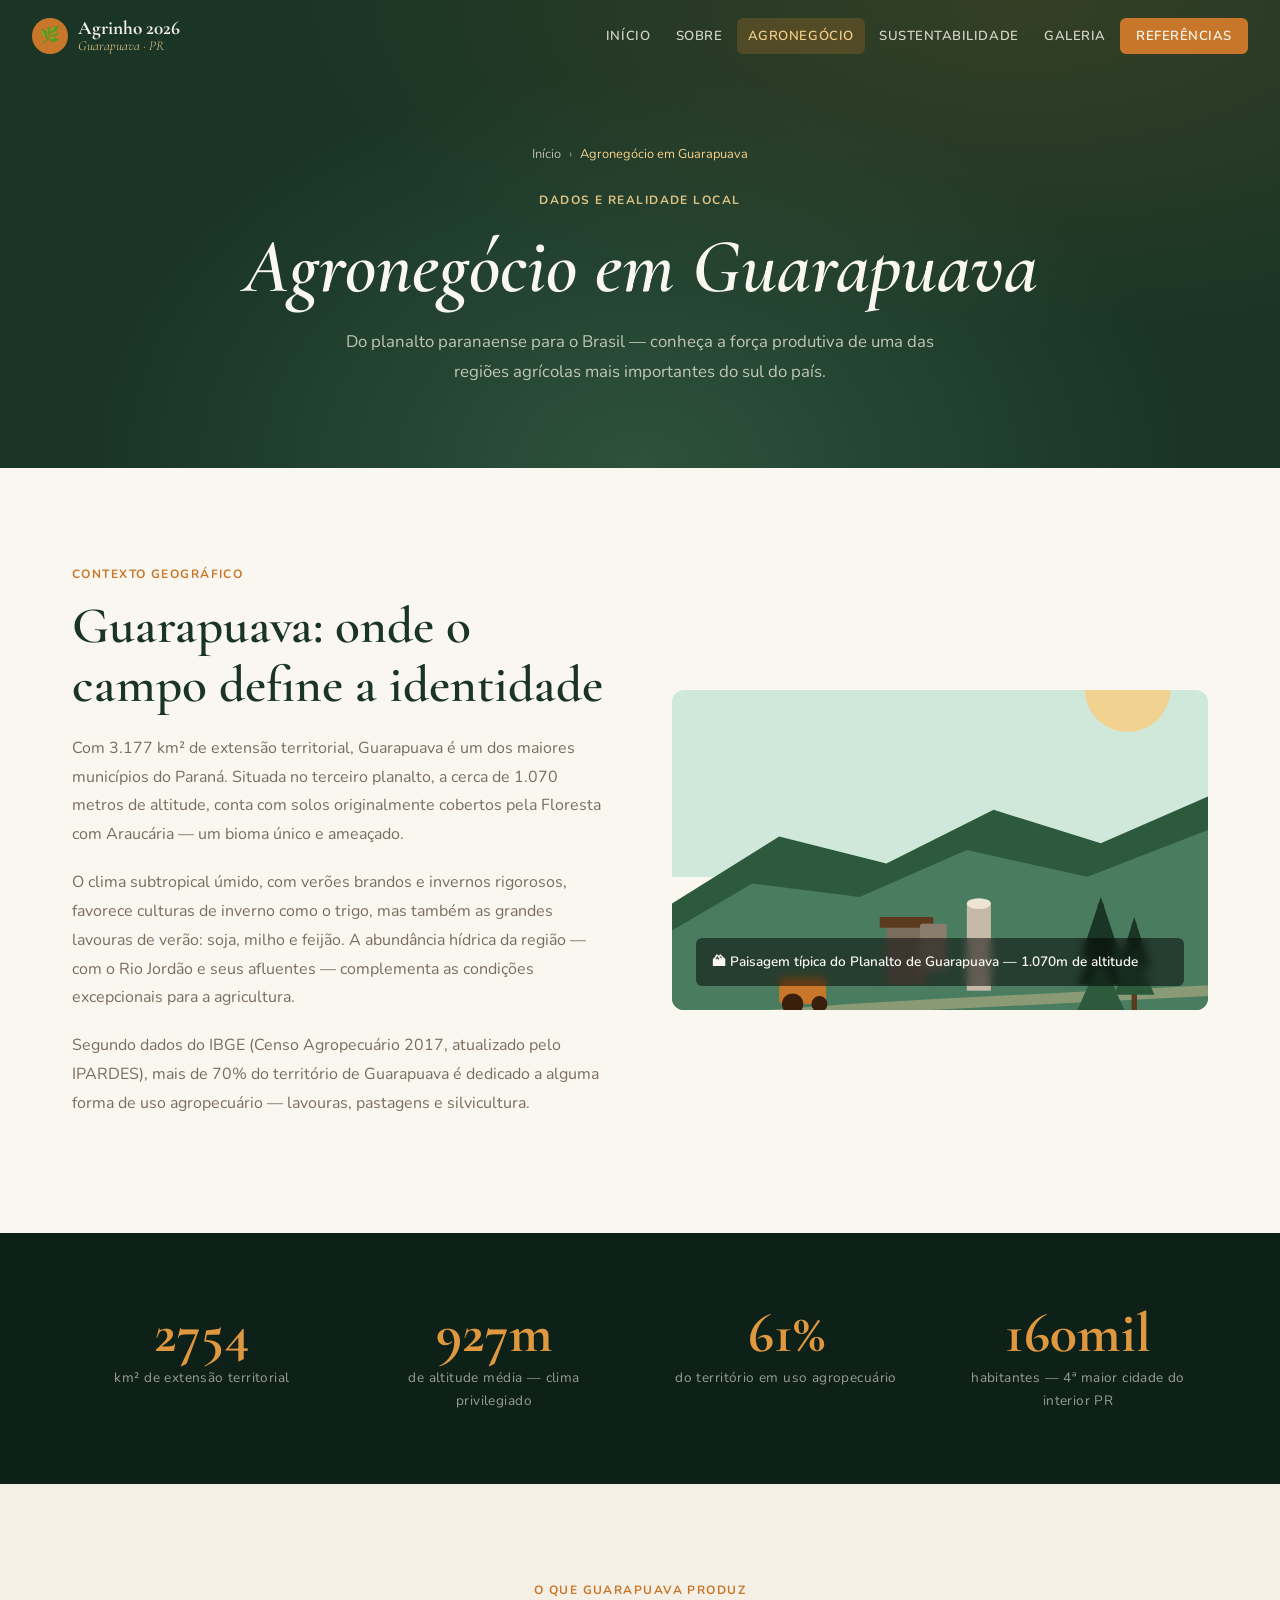
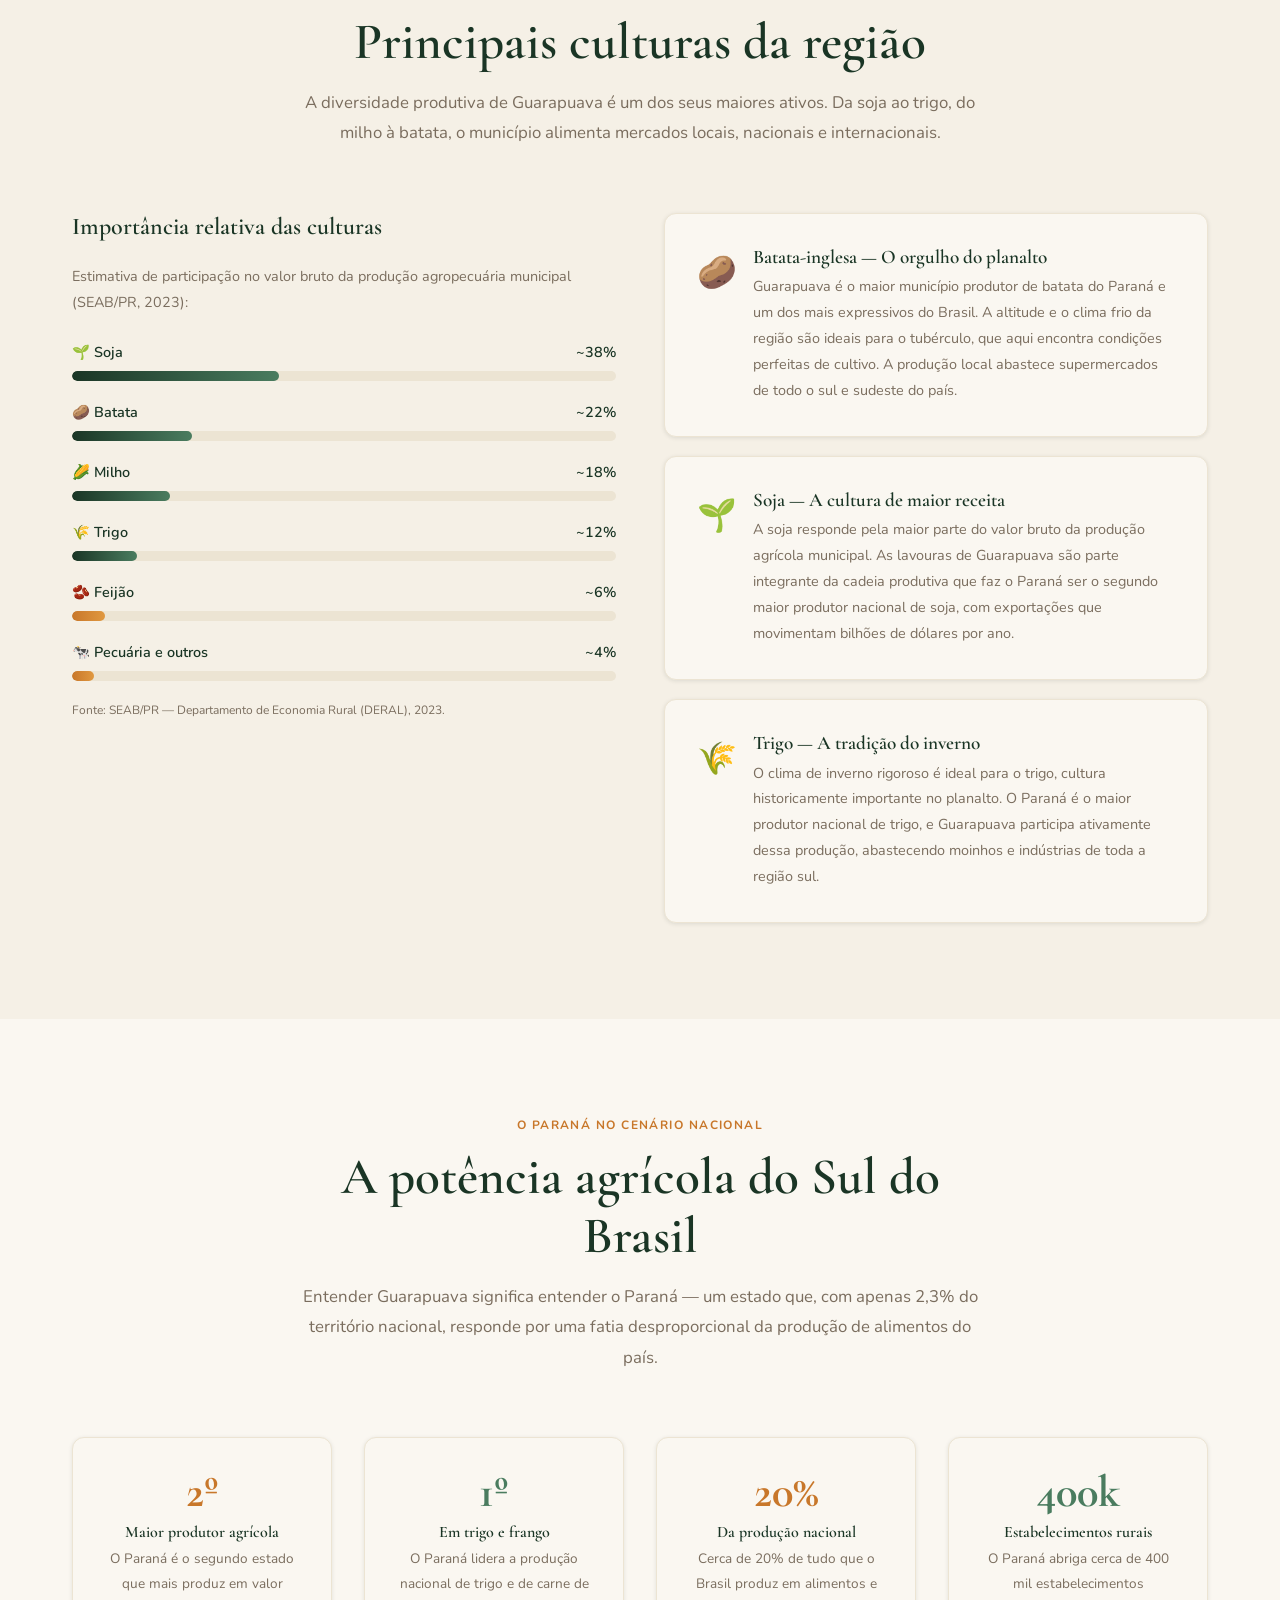
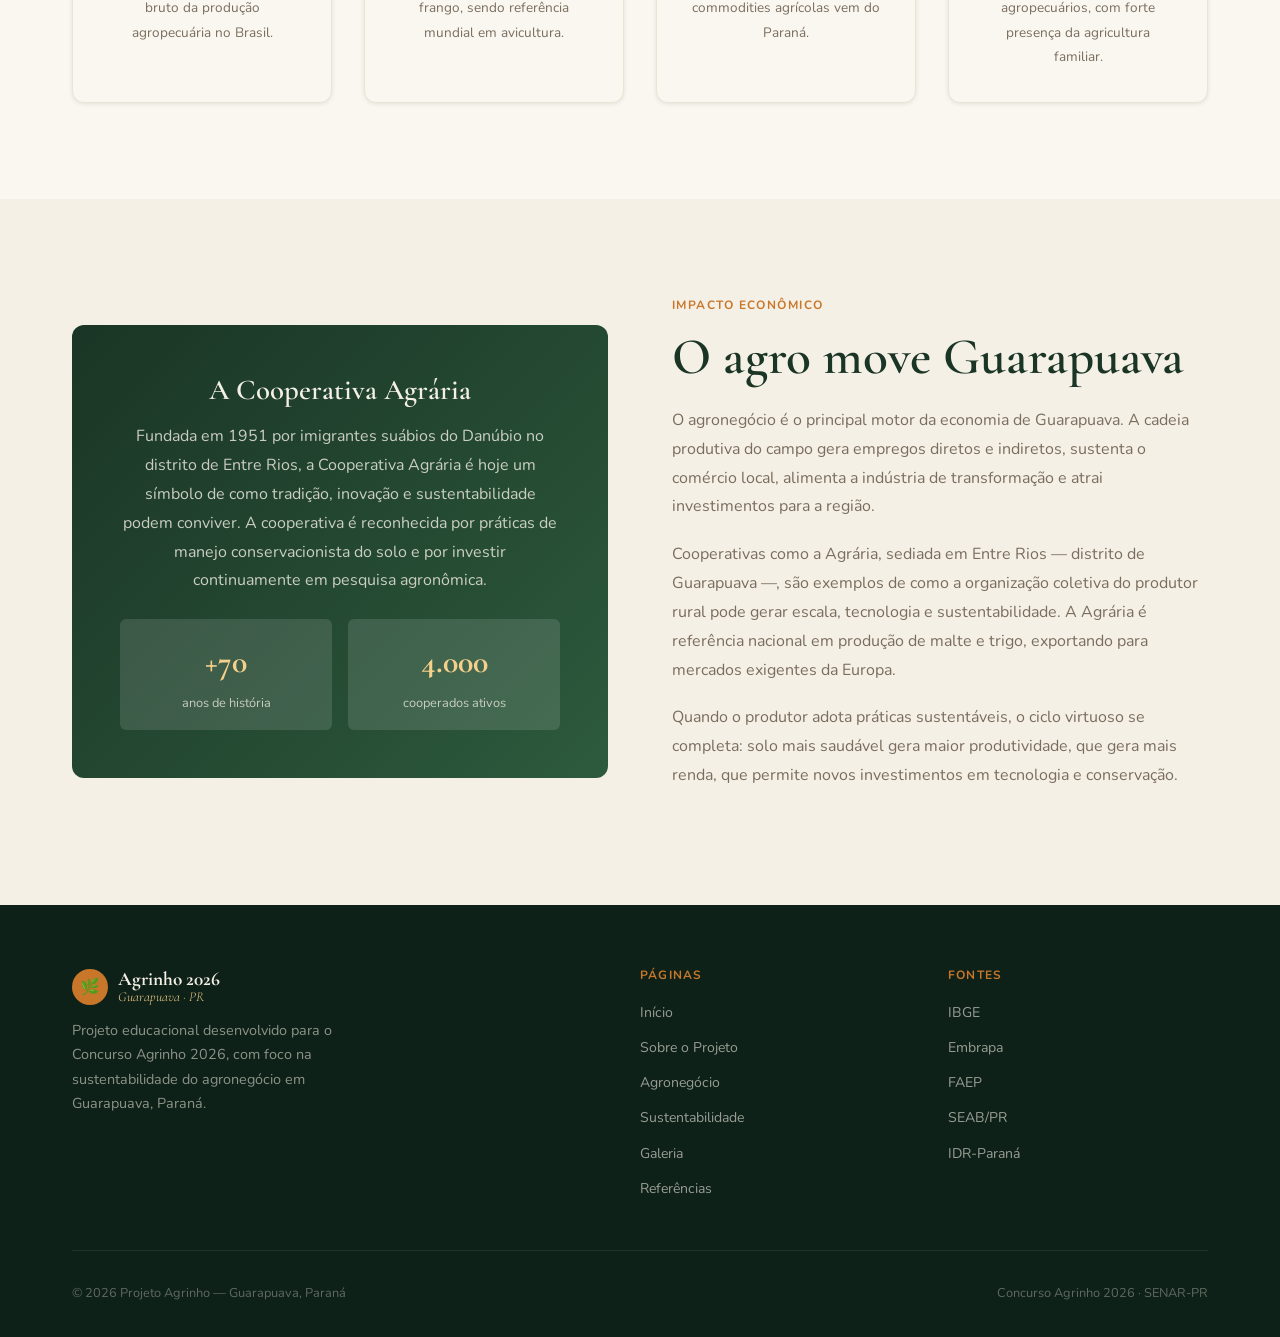
==== agronegocio.html @ 1bed99d6 "Fechado, meus nengue, tudo pelo VS!" ====
<!DOCTYPE html>
<html lang="pt-BR">
<head>
  <meta charset="UTF-8">
  <meta name="viewport" content="width=device-width, initial-scale=1.0">
  <meta name="description" content="Agronegócio em Guarapuava — dados reais sobre agricultura local, principais produções e importância econômica do agro no Paraná.">
  <title>Agronegócio em Guarapuava | Agrinho 2026</title>
  <link rel="stylesheet" href="css/style.css">
</head>
<body>

<nav class="nav" id="main-nav">
  <a class="nav-logo" href="index.html">
    <div class="nav-logo-mark">🌿</div>
    <div class="nav-logo-text">Agrinho 2026<span>Guarapuava · PR</span></div>
  </a>
  <div class="nav-links">
    <a href="index.html">Início</a>
    <a href="sobre.html">Sobre</a>
    <a href="agronegocio.html" class="active">Agronegócio</a>
    <a href="sustentabilidade.html">Sustentabilidade</a>
    <a href="galeria.html">Galeria</a>
    <a href="referencias.html" class="nav-cta">Referências</a>
  </div>
  <button class="nav-burger" aria-label="Abrir menu"><span></span><span></span><span></span></button>
</nav>
<div class="nav-mobile">
  <a href="index.html">🏠 Início</a>
  <a href="sobre.html">📖 Sobre o Projeto</a>
  <a href="agronegocio.html">🌾 Agronegócio</a>
  <a href="sustentabilidade.html">🌱 Sustentabilidade</a>
  <a href="galeria.html">📷 Galeria</a>
  <a href="referencias.html">📚 Referências</a>
</div>

<section class="page-hero">
  <div class="breadcrumb" style="justify-content:center">
    <a href="index.html">Início</a> › <span>Agronegócio em Guarapuava</span>
  </div>
  <span class="label">Dados e realidade local</span>
  <h1>Agronegócio em Guarapuava</h1>
  <p>Do planalto paranaense para o Brasil — conheça a força produtiva de uma das regiões agrícolas mais importantes do sul do país.</p>
</section>

<!-- ── Guarapuava no Mapa ──────────────────────────────── -->
<section class="section bg-branco">
  <div class="container">
    <div class="split">
      <div class="split-text reveal-left">
        <span class="label">Contexto geográfico</span>
        <h2>Guarapuava: onde o campo define a identidade</h2>
        <p>Com 3.177 km² de extensão territorial, Guarapuava é um dos maiores municípios do Paraná. Situada no terceiro planalto, a cerca de 1.070 metros de altitude, conta com solos originalmente cobertos pela Floresta com Araucária — um bioma único e ameaçado.</p>
        <p>O clima subtropical úmido, com verões brandos e invernos rigorosos, favorece culturas de inverno como o trigo, mas também as grandes lavouras de verão: soja, milho e feijão. A abundância hídrica da região — com o Rio Jordão e seus afluentes — complementa as condições excepcionais para a agricultura.</p>
        <p>Segundo dados do IBGE (Censo Agropecuário 2017, atualizado pelo IPARDES), mais de 70% do território de Guarapuava é dedicado a alguma forma de uso agropecuário — lavouras, pastagens e silvicultura.</p>
      </div>
      <div class="reveal-right">
        <div class="viz-box" style="min-height:320px">
          <div class="viz-scene">
            <svg width="100%" height="100%" viewBox="0 0 400 320" preserveAspectRatio="xMidYMid slice">
              <!-- sky with gradient -->
              <rect width="400" height="180" fill="#d0e8da"/>
              <circle cx="340" cy="40" r="32" fill="#f5d08a" opacity=".9"/>
              <!-- terrain -->
              <polygon points="0,320 0,200 80,150 160,170 240,130 320,155 400,120 400,320" fill="#2d5a3d"/>
              <polygon points="0,320 0,220 60,185 140,195 220,160 310,180 400,145 400,320" fill="#4a7c5f"/>
              <!-- road -->
              <path d="M0,290 Q100,280 200,275 Q300,270 400,265" stroke="#c8b88a" stroke-width="8" fill="none" opacity=".5"/>
              <!-- buildings -->
              <rect x="160" y="215" width="30" height="45" fill="#7a6d5e" rx="2"/>
              <rect x="155" y="210" width="40" height="8" fill="#5c3a1e"/>
              <rect x="185" y="215" width="20" height="35" fill="#8a7d6e" rx="2"/>
              <!-- silo -->
              <rect x="220" y="200" width="18" height="65" fill="#c5b9a8"/>
              <ellipse cx="229" cy="200" rx="9" ry="4" fill="#ede5d4"/>
              <!-- tractor (simplified) -->
              <rect x="80" y="255" width="35" height="20" fill="#c8772a" rx="3"/>
              <circle cx="90" cy="275" r="8" fill="#3a1f0c"/>
              <circle cx="110" cy="275" r="6" fill="#3a1f0c"/>
              <!-- araucaria trees -->
              <line x1="320" y1="320" x2="320" y2="200" stroke="#5c3a1e" stroke-width="5"/>
              <polygon points="320,195 305,240 335,240" fill="#1a3525"/>
              <polygon points="320,220 303,260 337,260" fill="#1a3525"/>
              <polygon points="320,240 300,285 340,285" fill="#2d5a3d"/>
              <line x1="345" y1="320" x2="345" y2="215" stroke="#5c3a1e" stroke-width="4"/>
              <polygon points="345,210 333,248 357,248" fill="#1a3525"/>
              <polygon points="345,232 330,268 360,268" fill="#2d5a3d"/>
            </svg>
          </div>
          <div class="viz-caption">🏔 Paisagem típica do Planalto de Guarapuava — 1.070m de altitude</div>
        </div>
      </div>
    </div>
  </div>
</section>

<!-- ── Stat Strip ─────────────────────────────────────── -->
<div class="stat-strip">
  <div class="container">
    <div class="stat-strip-inner">
      <div class="stat-item reveal">
        <span class="stat-number"><span data-target="3177" data-suffix="">3.177</span></span>
        <span class="stat-label">km² de extensão territorial</span>
      </div>
      <div class="stat-item reveal delay-1">
        <span class="stat-number"><span data-target="1070" data-suffix="m">1.070m</span></span>
        <span class="stat-label">de altitude média — clima privilegiado</span>
      </div>
      <div class="stat-item reveal delay-2">
        <span class="stat-number"><span data-target="70" data-suffix="%">70%</span></span>
        <span class="stat-label">do território em uso agropecuário</span>
      </div>
      <div class="stat-item reveal delay-3">
        <span class="stat-number"><span data-target="185" data-suffix="mil">185mil</span></span>
        <span class="stat-label">habitantes — 4ª maior cidade do interior PR</span>
      </div>
    </div>
  </div>
</div>

<!-- ── Principais Produções ───────────────────────────── -->
<section class="section bg-creme">
  <div class="container">
    <div class="section-header reveal">
      <span class="label">O que Guarapuava produz</span>
      <h2>Principais culturas da região</h2>
      <p>A diversidade produtiva de Guarapuava é um dos seus maiores ativos. Da soja ao trigo, do milho à batata, o município alimenta mercados locais, nacionais e internacionais.</p>
    </div>
    <div class="grid-2" style="gap:3rem;align-items:start">
      <div class="reveal-left">
        <div style="margin-bottom:2rem">
          <h3 style="margin-bottom:1.5rem;font-size:1.5rem">Importância relativa das culturas</h3>
          <p style="margin-bottom:1.5rem;font-size:.9rem">Estimativa de participação no valor bruto da produção agropecuária municipal (SEAB/PR, 2023):</p>

          <div class="data-bar-group">
            <div class="data-bar-header"><span>🌱 Soja</span><span>~38%</span></div>
            <div class="data-bar-track"><div class="data-bar-fill" data-width="38"></div></div>
          </div>
          <div class="data-bar-group">
            <div class="data-bar-header"><span>🥔 Batata</span><span>~22%</span></div>
            <div class="data-bar-track"><div class="data-bar-fill" data-width="22"></div></div>
          </div>
          <div class="data-bar-group">
            <div class="data-bar-header"><span>🌽 Milho</span><span>~18%</span></div>
            <div class="data-bar-track"><div class="data-bar-fill" data-width="18"></div></div>
          </div>
          <div class="data-bar-group">
            <div class="data-bar-header"><span>🌾 Trigo</span><span>~12%</span></div>
            <div class="data-bar-track"><div class="data-bar-fill" data-width="12"></div></div>
          </div>
          <div class="data-bar-group">
            <div class="data-bar-header"><span>🫘 Feijão</span><span>~6%</span></div>
            <div class="data-bar-track"><div class="data-bar-fill amber" data-width="6"></div></div>
          </div>
          <div class="data-bar-group">
            <div class="data-bar-header"><span>🐄 Pecuária e outros</span><span>~4%</span></div>
            <div class="data-bar-track"><div class="data-bar-fill amber" data-width="4"></div></div>
          </div>
          <p style="font-size:.75rem;color:var(--cinza-quente);margin-top:1rem">Fonte: SEAB/PR — Departamento de Economia Rural (DERAL), 2023.</p>
        </div>
      </div>
      <div class="reveal-right">
        <div style="display:flex;flex-direction:column;gap:1.2rem">
          <div class="card">
            <div style="display:flex;gap:1rem;align-items:flex-start">
              <div style="font-size:2rem;flex-shrink:0">🥔</div>
              <div>
                <h4 style="color:var(--verde-floresta);margin-bottom:.4rem">Batata-inglesa — O orgulho do planalto</h4>
                <p style="font-size:.9rem">Guarapuava é o maior município produtor de batata do Paraná e um dos mais expressivos do Brasil. A altitude e o clima frio da região são ideais para o tubérculo, que aqui encontra condições perfeitas de cultivo. A produção local abastece supermercados de todo o sul e sudeste do país.</p>
              </div>
            </div>
          </div>
          <div class="card">
            <div style="display:flex;gap:1rem;align-items:flex-start">
              <div style="font-size:2rem;flex-shrink:0">🌱</div>
              <div>
                <h4 style="color:var(--verde-floresta);margin-bottom:.4rem">Soja — A cultura de maior receita</h4>
                <p style="font-size:.9rem">A soja responde pela maior parte do valor bruto da produção agrícola municipal. As lavouras de Guarapuava são parte integrante da cadeia produtiva que faz o Paraná ser o segundo maior produtor nacional de soja, com exportações que movimentam bilhões de dólares por ano.</p>
              </div>
            </div>
          </div>
          <div class="card">
            <div style="display:flex;gap:1rem;align-items:flex-start">
              <div style="font-size:2rem;flex-shrink:0">🌾</div>
              <div>
                <h4 style="color:var(--verde-floresta);margin-bottom:.4rem">Trigo — A tradição do inverno</h4>
                <p style="font-size:.9rem">O clima de inverno rigoroso é ideal para o trigo, cultura historicamente importante no planalto. O Paraná é o maior produtor nacional de trigo, e Guarapuava participa ativamente dessa produção, abastecendo moinhos e indústrias de toda a região sul.</p>
              </div>
            </div>
          </div>
        </div>
      </div>
    </div>
  </div>
</section>

<!-- ── Paraná no Brasil ────────────────────────────────── -->
<section class="section bg-branco">
  <div class="container">
    <div class="section-header reveal">
      <span class="label">O Paraná no cenário nacional</span>
      <h2>A potência agrícola do Sul do Brasil</h2>
      <p>Entender Guarapuava significa entender o Paraná — um estado que, com apenas 2,3% do território nacional, responde por uma fatia desproporcional da produção de alimentos do país.</p>
    </div>
    <div class="grid-4">
      <div class="card reveal delay-1" style="text-align:center">
        <div style="font-family:var(--font-display);font-size:2.8rem;font-weight:700;color:var(--ambar);line-height:1;margin-bottom:.5rem">2º</div>
        <h4 style="font-size:1rem">Maior produtor agrícola</h4>
        <p style="font-size:.85rem;margin-top:.4rem">O Paraná é o segundo estado que mais produz em valor bruto da produção agropecuária no Brasil.</p>
      </div>
      <div class="card reveal delay-2" style="text-align:center">
        <div style="font-family:var(--font-display);font-size:2.8rem;font-weight:700;color:var(--verde-claro);line-height:1;margin-bottom:.5rem">1º</div>
        <h4 style="font-size:1rem">Em trigo e frango</h4>
        <p style="font-size:.85rem;margin-top:.4rem">O Paraná lidera a produção nacional de trigo e de carne de frango, sendo referência mundial em avicultura.</p>
      </div>
      <div class="card reveal delay-3" style="text-align:center">
        <div style="font-family:var(--font-display);font-size:2.8rem;font-weight:700;color:var(--ambar);line-height:1;margin-bottom:.5rem">20%</div>
        <h4 style="font-size:1rem">Da produção nacional</h4>
        <p style="font-size:.85rem;margin-top:.4rem">Cerca de 20% de tudo que o Brasil produz em alimentos e commodities agrícolas vem do Paraná.</p>
      </div>
      <div class="card reveal delay-4" style="text-align:center">
        <div style="font-family:var(--font-display);font-size:2.8rem;font-weight:700;color:var(--verde-claro);line-height:1;margin-bottom:.5rem">400k</div>
        <h4 style="font-size:1rem">Estabelecimentos rurais</h4>
        <p style="font-size:.85rem;margin-top:.4rem">O Paraná abriga cerca de 400 mil estabelecimentos agropecuários, com forte presença da agricultura familiar.</p>
      </div>
    </div>
  </div>
</section>

<!-- ── Economia Local ──────────────────────────────────── -->
<section class="section bg-creme">
  <div class="container">
    <div class="split reverse">
      <div class="split-text reveal-right">
        <span class="label">Impacto econômico</span>
        <h2>O agro move Guarapuava</h2>
        <p>O agronegócio é o principal motor da economia de Guarapuava. A cadeia produtiva do campo gera empregos diretos e indiretos, sustenta o comércio local, alimenta a indústria de transformação e atrai investimentos para a região.</p>
        <p>Cooperativas como a Agrária, sediada em Entre Rios — distrito de Guarapuava —, são exemplos de como a organização coletiva do produtor rural pode gerar escala, tecnologia e sustentabilidade. A Agrária é referência nacional em produção de malte e trigo, exportando para mercados exigentes da Europa.</p>
        <p>Quando o produtor adota práticas sustentáveis, o ciclo virtuoso se completa: solo mais saudável gera maior produtividade, que gera mais renda, que permite novos investimentos em tecnologia e conservação.</p>
      </div>
      <div class="reveal-left">
        <div class="highlight-box">
          <h2 style="font-size:1.8rem">A Cooperativa Agrária</h2>
          <p style="margin-bottom:1.5rem">Fundada em 1951 por imigrantes suábios do Danúbio no distrito de Entre Rios, a Cooperativa Agrária é hoje um símbolo de como tradição, inovação e sustentabilidade podem conviver. A cooperativa é reconhecida por práticas de manejo conservacionista do solo e por investir continuamente em pesquisa agronômica.</p>
          <div style="display:grid;grid-template-columns:1fr 1fr;gap:1rem">
            <div style="background:rgba(255,255,255,.12);border-radius:var(--radius);padding:1rem;text-align:center">
              <div style="font-family:var(--font-display);font-size:2rem;font-weight:700;color:var(--ambar-palido)">+70</div>
              <div style="font-size:.8rem;color:rgba(245,240,230,.75);margin-top:.2rem">anos de história</div>
            </div>
            <div style="background:rgba(255,255,255,.12);border-radius:var(--radius);padding:1rem;text-align:center">
              <div style="font-family:var(--font-display);font-size:2rem;font-weight:700;color:var(--ambar-palido)">4.000</div>
              <div style="font-size:.8rem;color:rgba(245,240,230,.75);margin-top:.2rem">cooperados ativos</div>
            </div>
          </div>
        </div>
      </div>
    </div>
  </div>
</section>

<footer class="footer">
  <div class="container">
    <div class="footer-grid">
      <div class="footer-brand">
        <a class="nav-logo" href="index.html">
          <div class="nav-logo-mark">🌿</div>
          <div class="nav-logo-text">Agrinho 2026<span>Guarapuava · PR</span></div>
        </a>
        <p>Projeto educacional desenvolvido para o Concurso Agrinho 2026, com foco na sustentabilidade do agronegócio em Guarapuava, Paraná.</p>
      </div>
      <div class="footer-col">
        <h5>Páginas</h5>
        <ul>
          <li><a href="index.html">Início</a></li>
          <li><a href="sobre.html">Sobre o Projeto</a></li>
          <li><a href="agronegocio.html">Agronegócio</a></li>
          <li><a href="sustentabilidade.html">Sustentabilidade</a></li>
          <li><a href="galeria.html">Galeria</a></li>
          <li><a href="referencias.html">Referências</a></li>
        </ul>
      </div>
      <div class="footer-col">
        <h5>Fontes</h5>
        <ul>
          <li><a href="https://www.ibge.gov.br" target="_blank">IBGE</a></li>
          <li><a href="https://www.embrapa.br" target="_blank">Embrapa</a></li>
          <li><a href="https://www.faep.com.br" target="_blank">FAEP</a></li>
          <li><a href="https://www.agricultura.pr.gov.br" target="_blank">SEAB/PR</a></li>
          <li><a href="https://www.idr.pr.gov.br" target="_blank">IDR-Paraná</a></li>
        </ul>
      </div>
    </div>
    <div class="footer-bottom">
      <span>© 2026 Projeto Agrinho — Guarapuava, Paraná</span>
      <span>Concurso Agrinho 2026 · SENAR-PR</span>
    </div>
  </div>
</footer>

<script src="js/main.js"></script>
</body>
</html>
---- css/style.css ----
/* ============================================================
   AGRINHO 2026 — Agro Forte, Futuro Sustentável
   Stylesheet principal — Estilo Editorial Orgânico
   ============================================================ */

@import url('https://fonts.googleapis.com/css2?family=Cormorant+Garamond:ital,wght@0,300;0,400;0,600;0,700;1,300;1,400;1,600&family=Nunito:wght@300;400;500;600;700&family=Playfair+Display:ital,wght@0,700;0,800;1,400&display=swap');

/* ── Variables ──────────────────────────────────────────── */
:root {
  --verde-escuro:    #0e2118;
  --verde-floresta:  #1a3525;
  --verde-medio:     #2d5a3d;
  --verde-claro:     #4a7c5f;
  --verde-suave:     #7aaa8e;
  --verde-palido:    #c4ddd0;
  --ambar:           #c8772a;
  --ambar-claro:     #e09840;
  --ambar-palido:    #f5d08a;
  --creme:           #f5f0e6;
  --creme-escuro:    #ece4d3;
  --branco:          #faf7f1;
  --marrom:          #3a1f0c;
  --cinza-quente:    #7a6d5e;
  --font-display:    'Cormorant Garamond', Georgia, serif;
  --font-heading:    'Playfair Display', Georgia, serif;
  --font-body:       'Nunito', sans-serif;
  --shadow-xs: 0 1px 4px rgba(14,33,24,.10);
  --shadow-sm: 0 2px 10px rgba(14,33,24,.13);
  --shadow-md: 0 6px 24px rgba(14,33,24,.18);
  --shadow-lg: 0 12px 48px rgba(14,33,24,.25);
  --radius:    6px;
  --radius-lg: 12px;
  --ease:      cubic-bezier(.25,.8,.25,1);
  --transition:all .35s cubic-bezier(.25,.8,.25,1);
}

/* ── Reset ──────────────────────────────────────────────── */
*,*::before,*::after{box-sizing:border-box;margin:0;padding:0}
html{scroll-behavior:smooth;font-size:16px}
body{font-family:var(--font-body);background-color:var(--branco);color:var(--marrom);line-height:1.7;overflow-x:hidden}
img{max-width:100%;display:block}
a{color:inherit;text-decoration:none}
ul{list-style:none}

/* ── Typography ─────────────────────────────────────────── */
h1,h2,h3,h4,h5{font-family:var(--font-display);line-height:1.15;color:var(--verde-floresta)}
h1{font-size:clamp(2.4rem,6vw,4.8rem);font-weight:600}
h2{font-size:clamp(1.9rem,4vw,3.2rem);font-weight:600}
h3{font-size:clamp(1.4rem,3vw,2rem);font-weight:600}
h4{font-size:1.2rem;font-weight:600}
p{font-size:1rem;line-height:1.8;color:var(--cinza-quente)}
.lead{font-family:var(--font-display);font-size:clamp(1.15rem,2.5vw,1.45rem);font-weight:400;color:var(--verde-medio);line-height:1.7}
.label{font-family:var(--font-body);font-size:.75rem;font-weight:700;letter-spacing:.12em;text-transform:uppercase;color:var(--ambar)}

/* ── Navigation ─────────────────────────────────────────── */
.nav{position:fixed;top:0;left:0;right:0;z-index:1000;padding:0 2rem;height:72px;display:flex;align-items:center;justify-content:space-between;transition:var(--transition)}
.nav.transparent{background:transparent}
.nav.solid{background:var(--verde-floresta);box-shadow:var(--shadow-md)}
.nav-logo{display:flex;align-items:center;gap:.6rem}
.nav-logo-mark{width:36px;height:36px;background:var(--ambar);border-radius:50%;display:flex;align-items:center;justify-content:center;font-size:1rem;flex-shrink:0}
.nav-logo-text{font-family:var(--font-display);font-size:1.2rem;font-weight:700;color:var(--creme);line-height:1.1}
.nav-logo-text span{font-weight:300;font-style:italic;display:block;font-size:.85rem;color:var(--ambar-palido)}
.nav-links{display:flex;align-items:center;gap:.2rem}
.nav-links a{font-family:var(--font-body);font-size:.82rem;font-weight:600;letter-spacing:.04em;text-transform:uppercase;color:var(--creme);padding:.4rem .7rem;border-radius:var(--radius);transition:var(--transition);opacity:.85}
.nav-links a:hover,.nav-links a.active{background:rgba(200,119,42,.25);color:var(--ambar-palido);opacity:1}
.nav-cta{background:var(--ambar)!important;color:var(--branco)!important;opacity:1!important;padding:.45rem 1rem!important;border-radius:var(--radius)!important}
.nav-cta:hover{background:var(--ambar-claro)!important}
.nav-burger{display:none;flex-direction:column;gap:5px;cursor:pointer;padding:.4rem;background:none;border:none}
.nav-burger span{display:block;width:24px;height:2px;background:var(--creme);border-radius:2px;transition:var(--transition)}
.nav-mobile{display:none;position:fixed;top:72px;left:0;right:0;background:var(--verde-escuro);padding:1.5rem 2rem;z-index:999;border-top:1px solid rgba(255,255,255,.08);flex-direction:column;gap:.4rem}
.nav-mobile.open{display:flex}
.nav-mobile a{font-family:var(--font-body);font-size:.95rem;font-weight:600;color:var(--creme);padding:.7rem 1rem;border-radius:var(--radius);transition:var(--transition)}
.nav-mobile a:hover{background:rgba(200,119,42,.2)}

/* ── Hero ───────────────────────────────────────────────── */
.hero{position:relative;min-height:100vh;display:flex;align-items:center;overflow:hidden;background:var(--verde-floresta)}
.hero-bg{position:absolute;inset:0;background:radial-gradient(ellipse at 20% 60%,rgba(74,124,95,.35) 0%,transparent 55%),radial-gradient(ellipse at 80% 20%,rgba(200,119,42,.18) 0%,transparent 50%),linear-gradient(160deg,var(--verde-escuro) 0%,var(--verde-floresta) 45%,var(--verde-medio) 100%)}
.hero-bg::after{content:'';position:absolute;inset:0;background-image:repeating-linear-gradient(45deg,transparent,transparent 60px,rgba(255,255,255,.018) 60px,rgba(255,255,255,.018) 61px)}
.hero-content{position:relative;z-index:2;max-width:1200px;margin:0 auto;padding:8rem 2rem 5rem;width:100%}
.hero-label{display:inline-flex;align-items:center;gap:.5rem;background:rgba(200,119,42,.2);border:1px solid rgba(200,119,42,.4);border-radius:999px;padding:.35rem 1rem;font-family:var(--font-body);font-size:.75rem;font-weight:700;letter-spacing:.1em;text-transform:uppercase;color:var(--ambar-palido);margin-bottom:1.5rem}
.hero h1{color:var(--branco);max-width:820px;margin-bottom:1.5rem;font-style:italic}
.hero h1 em{font-style:normal;color:var(--ambar-claro)}
.hero .lead{color:rgba(245,240,230,.8);max-width:620px;margin-bottom:2.5rem}
.hero-actions{display:flex;gap:1rem;flex-wrap:wrap}
.page-hero{position:relative;padding:9rem 2rem 5rem;background:var(--verde-floresta);overflow:hidden;text-align:center}
.page-hero::before{content:'';position:absolute;inset:0;background:radial-gradient(ellipse at 50% 100%,rgba(74,124,95,.4) 0%,transparent 60%),radial-gradient(ellipse at 80% 0%,rgba(200,119,42,.15) 0%,transparent 50%)}
.page-hero .label{color:var(--ambar-palido);margin-bottom:.8rem;display:block}
.page-hero h1{color:var(--branco);font-style:italic;position:relative;z-index:1}
.page-hero p{color:rgba(245,240,230,.75);max-width:600px;margin:1rem auto 0;position:relative;z-index:1;font-size:1.05rem}

/* ── Buttons ─────────────────────────────────────────────── */
.btn{display:inline-flex;align-items:center;gap:.5rem;font-family:var(--font-body);font-size:.88rem;font-weight:700;letter-spacing:.04em;padding:.8rem 1.8rem;border-radius:var(--radius);border:none;cursor:pointer;transition:var(--transition);text-decoration:none}
.btn-primary{background:var(--ambar);color:var(--branco);box-shadow:0 4px 16px rgba(200,119,42,.4)}
.btn-primary:hover{background:var(--ambar-claro);box-shadow:0 6px 20px rgba(200,119,42,.5);transform:translateY(-2px)}
.btn-outline{background:transparent;color:var(--creme);border:1.5px solid rgba(245,240,230,.4)}
.btn-outline:hover{background:rgba(245,240,230,.1);border-color:rgba(245,240,230,.7)}
.btn-verde{background:var(--verde-medio);color:var(--branco);box-shadow:var(--shadow-sm)}
.btn-verde:hover{background:var(--verde-claro);transform:translateY(-2px)}

/* ── Layout ──────────────────────────────────────────────── */
.container{max-width:1200px;margin:0 auto;padding:0 2rem}
.section{padding:6rem 0}
.section-sm{padding:4rem 0}
.section-lg{padding:8rem 0}
.section-header{text-align:center;max-width:680px;margin:0 auto 4rem}
.section-header .label{display:block;margin-bottom:.8rem}
.section-header p{margin-top:1rem;font-size:1.05rem}
.grid-2{display:grid;grid-template-columns:1fr 1fr;gap:2rem}
.grid-3{display:grid;grid-template-columns:repeat(3,1fr);gap:2rem}
.grid-4{display:grid;grid-template-columns:repeat(4,1fr);gap:2rem}

/* ── Cards ───────────────────────────────────────────────── */
.card{background:var(--branco);border:1px solid var(--creme-escuro);border-radius:var(--radius-lg);padding:2rem;transition:var(--transition);box-shadow:var(--shadow-xs)}
.card:hover{box-shadow:var(--shadow-md);transform:translateY(-4px);border-color:var(--verde-palido)}
.card-icon{width:52px;height:52px;background:linear-gradient(135deg,var(--verde-floresta),var(--verde-medio));border-radius:var(--radius);display:flex;align-items:center;justify-content:center;font-size:1.4rem;margin-bottom:1.2rem;flex-shrink:0}
.card h3{color:var(--verde-floresta);margin-bottom:.6rem;font-size:1.3rem}
.card p{font-size:.95rem}

/* ── Stat Strip ──────────────────────────────────────────── */
.stat-strip{background:var(--verde-escuro);padding:3.5rem 0}
.stat-strip-inner{display:grid;grid-template-columns:repeat(4,1fr);gap:2rem;text-align:center}
.stat-item{padding:1rem}
.stat-number{font-family:var(--font-display);font-size:clamp(2.2rem,5vw,3.5rem);font-weight:700;color:var(--ambar-claro);line-height:1;display:block;margin-bottom:.3rem}
.stat-unit{font-size:1.2rem;color:var(--ambar)}
.stat-label{font-family:var(--font-body);font-size:.85rem;color:rgba(245,240,230,.6);letter-spacing:.03em;margin-top:.3rem;display:block}

/* ── Split ───────────────────────────────────────────────── */
.split{display:grid;grid-template-columns:1fr 1fr;gap:4rem;align-items:center}
.split.reverse{direction:rtl}
.split.reverse>*{direction:ltr}
.split-text .label{display:block;margin-bottom:.8rem}
.split-text h2{margin-bottom:1.2rem}
.split-text p{margin-bottom:1.2rem}

/* ── Viz Boxes ───────────────────────────────────────────── */
.viz-box{width:100%;border-radius:var(--radius-lg);display:flex;flex-direction:column;justify-content:flex-end;padding:1.5rem;position:relative;overflow:hidden;min-height:280px}
.viz-box .viz-scene{position:absolute;inset:0}
.viz-box .viz-caption{position:relative;z-index:2;background:rgba(0,0,0,.5);backdrop-filter:blur(4px);border-radius:var(--radius);padding:.8rem 1rem;color:var(--branco);font-size:.85rem;font-weight:600}

/* ── Data Bars ───────────────────────────────────────────── */
.data-bar-group{margin-bottom:1.2rem}
.data-bar-header{display:flex;justify-content:space-between;margin-bottom:.4rem;font-size:.9rem;font-weight:600;color:var(--verde-floresta)}
.data-bar-track{height:10px;background:var(--creme-escuro);border-radius:999px;overflow:hidden}
.data-bar-fill{height:100%;border-radius:999px;background:linear-gradient(90deg,var(--verde-floresta),var(--verde-claro));width:0;transition:width 1.2s cubic-bezier(.25,.8,.25,1)}
.data-bar-fill.amber{background:linear-gradient(90deg,var(--ambar),var(--ambar-claro))}

/* ── Callout ─────────────────────────────────────────────── */
.callout{background:var(--creme);border-left:4px solid var(--ambar);border-radius:0 var(--radius-lg) var(--radius-lg) 0;padding:1.8rem 2rem;margin:2rem 0}
.callout p{font-family:var(--font-display);font-size:1.3rem;font-style:italic;color:var(--verde-floresta);line-height:1.6}
.callout cite{display:block;font-family:var(--font-body);font-size:.8rem;font-style:normal;color:var(--cinza-quente);margin-top:.8rem;font-weight:600;letter-spacing:.05em;text-transform:uppercase}

/* ── Highlight Box ───────────────────────────────────────── */
.highlight-box{background:linear-gradient(135deg,var(--verde-floresta),var(--verde-medio));border-radius:var(--radius-lg);padding:3rem;color:var(--creme);text-align:center}
.highlight-box h2{color:var(--creme);margin-bottom:1rem}
.highlight-box p{color:rgba(245,240,230,.8)}

/* ── Gallery ─────────────────────────────────────────────── */
.gallery-grid{display:grid;grid-template-columns:repeat(3,1fr);gap:1.5rem}
.gallery-item{border-radius:var(--radius-lg);overflow:hidden;position:relative;aspect-ratio:4/3;cursor:pointer;transition:var(--transition)}
.gallery-item:hover{transform:scale(1.02);box-shadow:var(--shadow-lg)}
.gallery-item.tall{aspect-ratio:3/4}
.gallery-item.wide{grid-column:span 2;aspect-ratio:2/1}
.gallery-viz{width:100%;height:100%;position:relative;overflow:hidden}
.gallery-overlay{position:absolute;inset:0;background:linear-gradient(to top,rgba(14,33,24,.9) 0%,transparent 55%);display:flex;flex-direction:column;justify-content:flex-end;padding:1.5rem;opacity:0;transition:var(--transition)}
.gallery-item:hover .gallery-overlay{opacity:1}
.gallery-overlay h4{color:var(--creme);font-size:1rem;margin-bottom:.3rem}
.gallery-overlay p{color:rgba(245,240,230,.75);font-size:.8rem;line-height:1.5}
.gallery-tag{position:absolute;top:1rem;left:1rem;background:rgba(200,119,42,.85);color:var(--branco);font-size:.7rem;font-weight:700;letter-spacing:.08em;text-transform:uppercase;padding:.25rem .6rem;border-radius:999px;z-index:3}

/* ── References ──────────────────────────────────────────── */
.ref-list{display:flex;flex-direction:column;gap:1rem}
.ref-item{background:var(--branco);border:1px solid var(--creme-escuro);border-radius:var(--radius-lg);padding:1.5rem 2rem;display:flex;gap:1.5rem;align-items:flex-start;transition:var(--transition)}
.ref-item:hover{border-color:var(--verde-palido);box-shadow:var(--shadow-sm)}
.ref-num{font-family:var(--font-display);font-size:1.5rem;font-weight:700;color:var(--ambar);min-width:2rem;line-height:1;margin-top:.2rem}
.ref-body h4{color:var(--verde-floresta);font-size:1rem;margin-bottom:.3rem}
.ref-body p{font-size:.9rem;margin-bottom:.5rem}
.ref-link{display:inline-flex;align-items:center;gap:.3rem;font-size:.8rem;font-weight:700;color:var(--ambar);text-transform:uppercase;letter-spacing:.06em;transition:var(--transition)}
.ref-link:hover{color:var(--ambar-claro);text-decoration:underline}
.ref-badge{display:inline-block;background:var(--creme-escuro);color:var(--cinza-quente);font-size:.7rem;font-weight:700;letter-spacing:.06em;text-transform:uppercase;padding:.2rem .6rem;border-radius:999px;margin-bottom:.5rem}

/* ── Practice Cards ──────────────────────────────────────── */
.practice-card{background:var(--branco);border-radius:var(--radius-lg);overflow:hidden;box-shadow:var(--shadow-xs);transition:var(--transition);border:1px solid var(--creme-escuro)}
.practice-card:hover{box-shadow:var(--shadow-md);transform:translateY(-4px)}
.practice-card-header{padding:2rem 2rem 1.5rem;background:linear-gradient(135deg,var(--verde-floresta),var(--verde-medio));display:flex;align-items:center;gap:1rem}
.practice-card-header .icon{font-size:2rem}
.practice-card-header h3{color:var(--creme);font-size:1.2rem}
.practice-card-body{padding:1.5rem 2rem 2rem}
.practice-card-body p{font-size:.93rem;margin-bottom:1rem}
.tag-list{display:flex;flex-wrap:wrap;gap:.4rem;margin-top:.8rem}
.tag{font-size:.72rem;font-weight:700;letter-spacing:.04em;text-transform:uppercase;padding:.25rem .7rem;border-radius:999px;background:var(--creme-escuro);color:var(--cinza-quente)}
.tag.verde{background:rgba(74,124,95,.15);color:var(--verde-claro)}
.tag.ambar{background:rgba(200,119,42,.15);color:var(--ambar)}

/* ── Footer ──────────────────────────────────────────────── */
.footer{background:var(--verde-escuro);padding:4rem 0 2rem}
.footer-grid{display:grid;grid-template-columns:2fr 1fr 1fr;gap:3rem;margin-bottom:3rem}
.footer-brand p{color:rgba(245,240,230,.55);font-size:.9rem;margin-top:.8rem;max-width:300px;line-height:1.7}
.footer-col h5{font-family:var(--font-body);font-size:.75rem;font-weight:700;letter-spacing:.1em;text-transform:uppercase;color:var(--ambar);margin-bottom:1rem}
.footer-col ul{display:flex;flex-direction:column;gap:.5rem}
.footer-col ul a{font-size:.88rem;color:rgba(245,240,230,.6);transition:var(--transition)}
.footer-col ul a:hover{color:var(--creme)}
.footer-bottom{border-top:1px solid rgba(255,255,255,.08);padding-top:2rem;display:flex;justify-content:space-between;align-items:center;font-size:.8rem;color:rgba(245,240,230,.35)}

/* ── BG Helpers ──────────────────────────────────────────── */
.bg-creme{background-color:var(--creme)}
.bg-verde{background-color:var(--verde-floresta)}
.bg-escuro{background-color:var(--verde-escuro)}
.bg-branco{background-color:var(--branco)}

/* ── Breadcrumb ──────────────────────────────────────────── */
.breadcrumb{display:flex;align-items:center;gap:.5rem;font-size:.8rem;color:rgba(245,240,230,.5);margin-bottom:1.5rem;position:relative;z-index:1}
.breadcrumb a{color:rgba(245,240,230,.7);transition:var(--transition)}
.breadcrumb a:hover{color:var(--ambar-palido)}
.breadcrumb span{color:var(--ambar-palido)}

/* ── Animations ──────────────────────────────────────────── */
.reveal{opacity:0;transform:translateY(28px);transition:opacity .7s cubic-bezier(.25,.8,.25,1),transform .7s cubic-bezier(.25,.8,.25,1)}
.reveal.visible{opacity:1;transform:translateY(0)}
.reveal-left{opacity:0;transform:translateX(-30px);transition:opacity .7s cubic-bezier(.25,.8,.25,1),transform .7s cubic-bezier(.25,.8,.25,1)}
.reveal-left.visible{opacity:1;transform:translateX(0)}
.reveal-right{opacity:0;transform:translateX(30px);transition:opacity .7s cubic-bezier(.25,.8,.25,1),transform .7s cubic-bezier(.25,.8,.25,1)}
.reveal-right.visible{opacity:1;transform:translateX(0)}
.delay-1{transition-delay:.1s}
.delay-2{transition-delay:.2s}
.delay-3{transition-delay:.3s}
.delay-4{transition-delay:.4s}
.delay-5{transition-delay:.5s}

/* ── Media Queries ───────────────────────────────────────── */
@media(max-width:1024px){
  .grid-4{grid-template-columns:repeat(2,1fr)}
  .split{gap:2.5rem}
}
@media(max-width:768px){
  .nav-links{display:none}
  .nav-burger{display:flex}
  h1{font-size:clamp(2rem,8vw,3rem)}
  .split,.split.reverse{grid-template-columns:1fr;direction:ltr}
  .grid-2,.grid-3{grid-template-columns:1fr}
  .grid-4{grid-template-columns:1fr 1fr}
  .gallery-grid{grid-template-columns:1fr 1fr}
  .gallery-item.wide{grid-column:span 1;aspect-ratio:4/3}
  .stat-strip-inner{grid-template-columns:1fr 1fr}
  .footer-grid{grid-template-columns:1fr;gap:2rem}
  .footer-bottom{flex-direction:column;gap:.5rem;text-align:center}
  .hero-content{padding:7rem 1.5rem 4rem}
  .section{padding:4rem 0}
  .ref-item{flex-direction:column;gap:.8rem}
}
@media(max-width:480px){
  .grid-4,.gallery-grid{grid-template-columns:1fr}
  .stat-strip-inner{grid-template-columns:1fr 1fr;gap:1rem}
  .hero-actions{flex-direction:column}
  .btn{width:100%;justify-content:center}
}
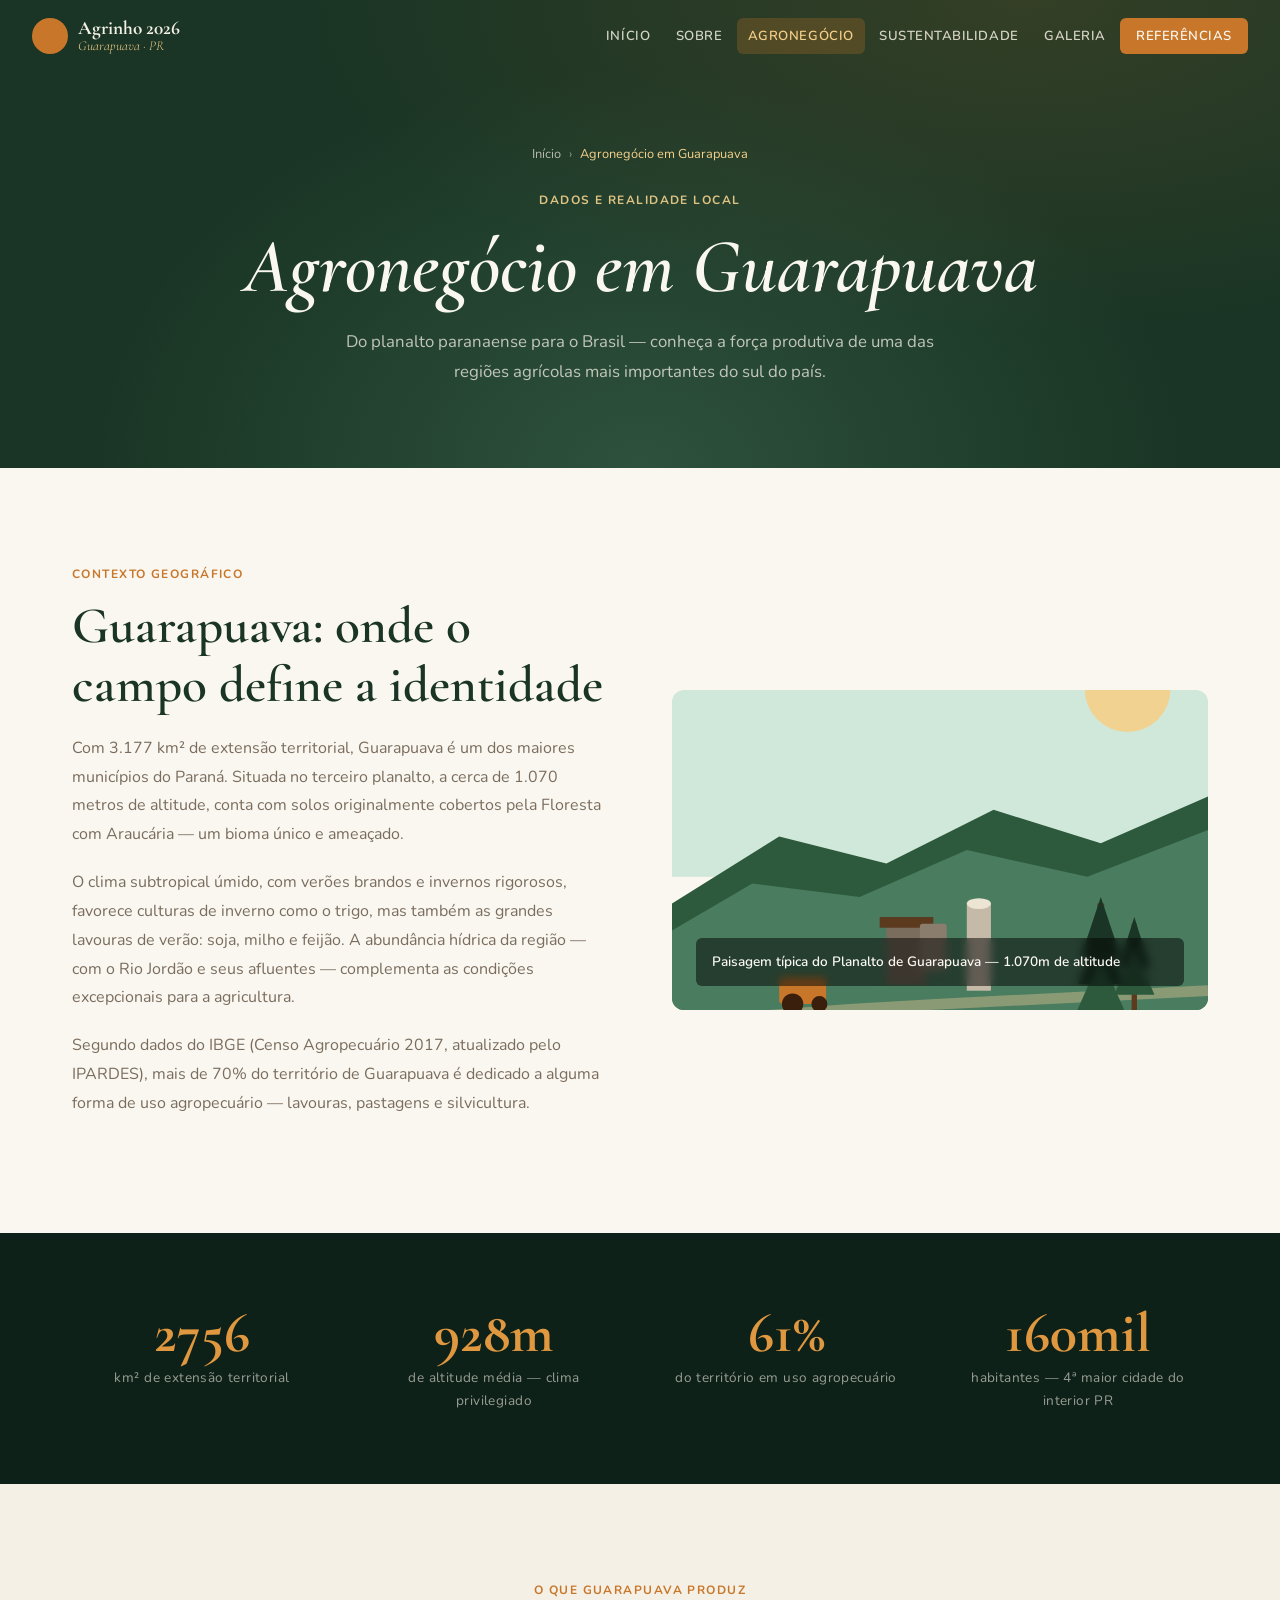
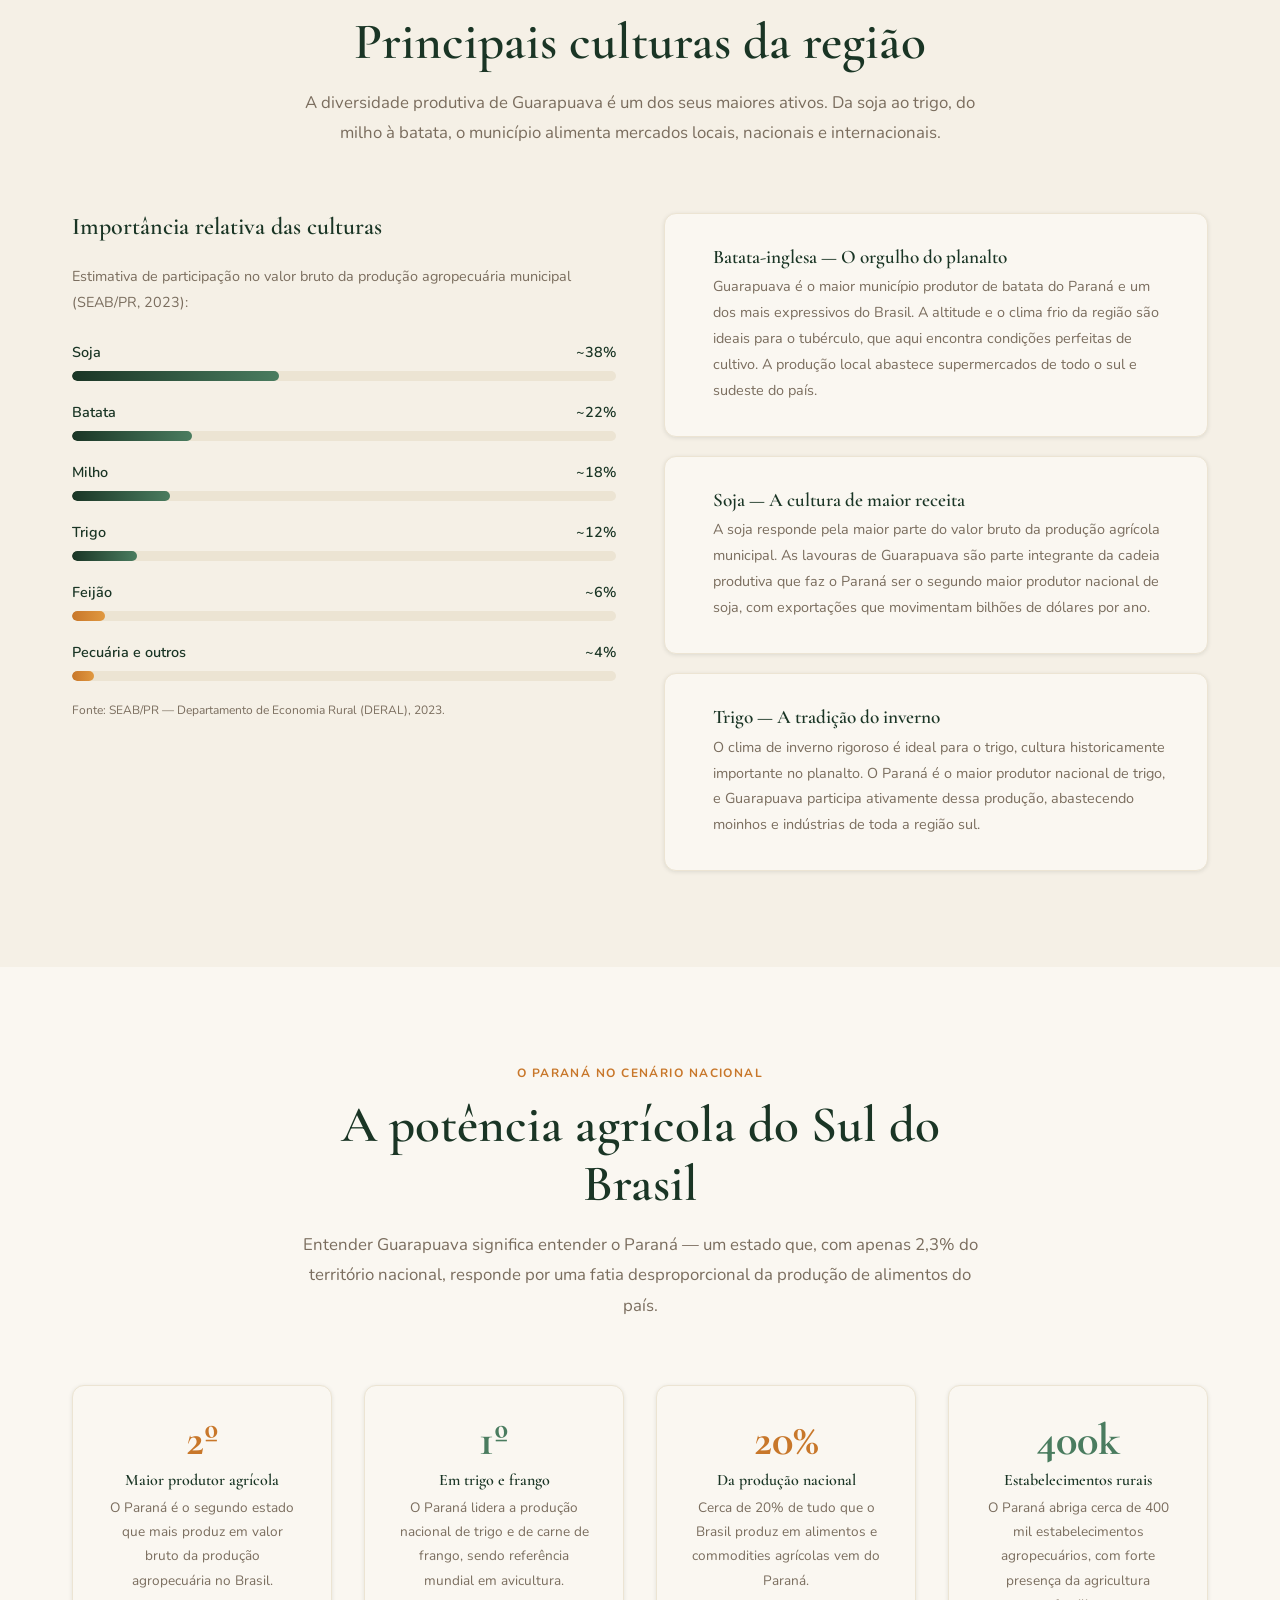
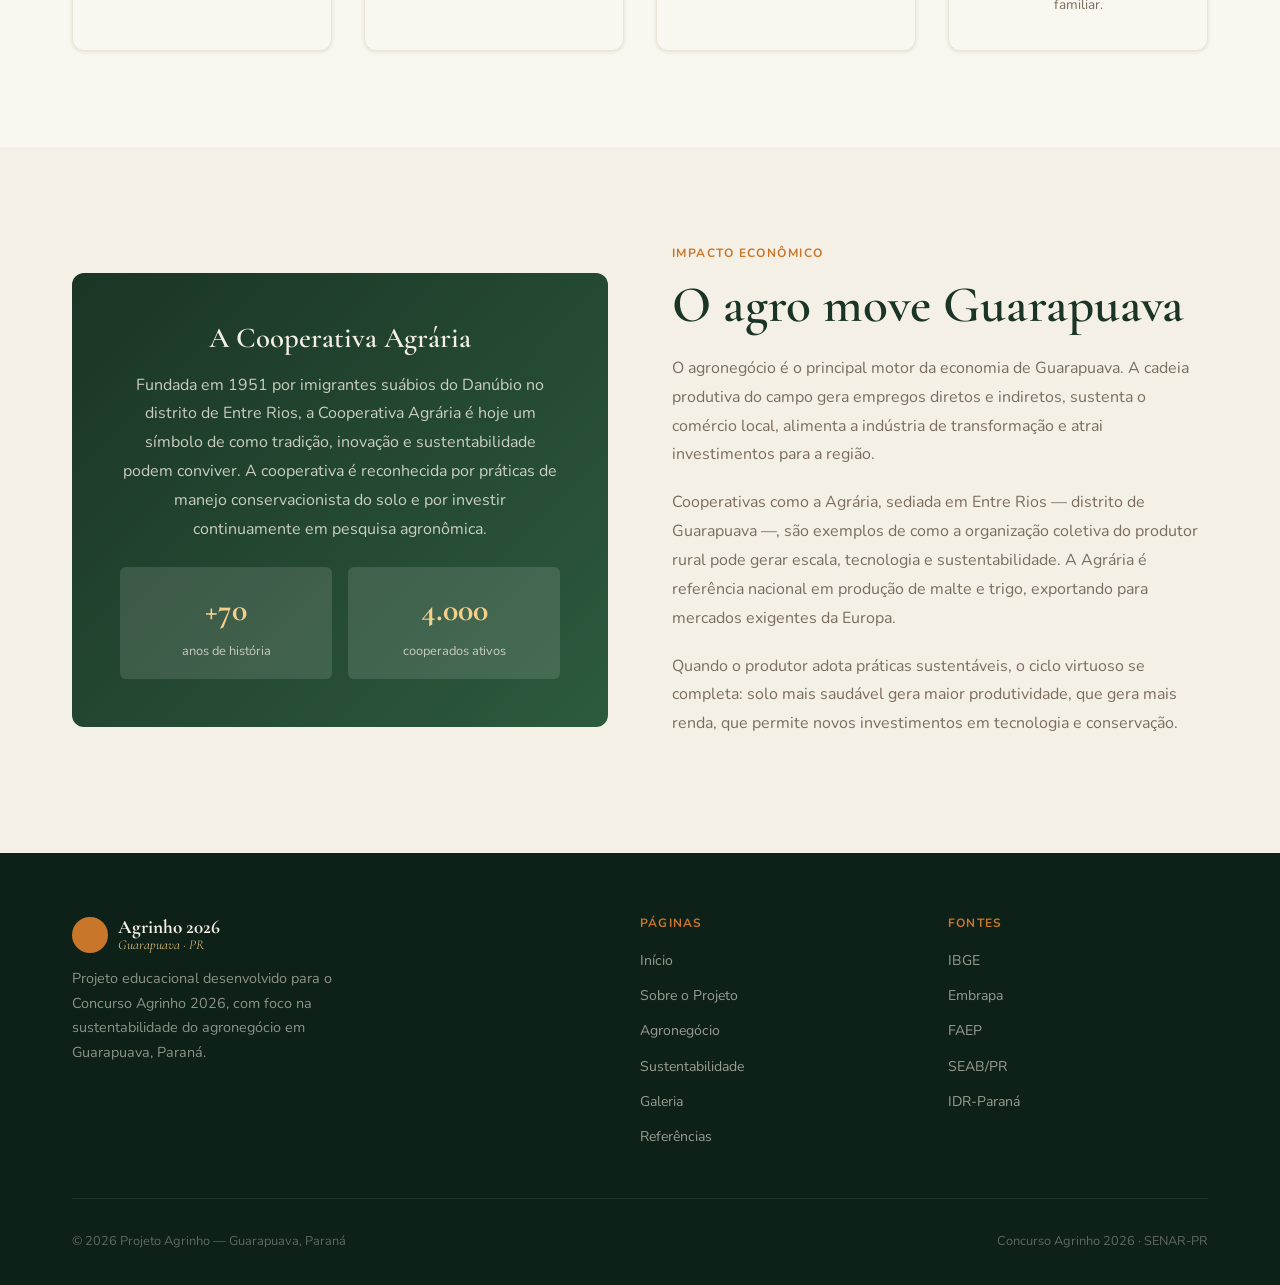
==== commit 429c19f7: "agronegocio.html Removed emoji icons from navigation and content sections for a cleaner design." ====
--- a/agronegocio.html
+++ b/agronegocio.html
@@ -11,7 +11,7 @@
 
 <nav class="nav" id="main-nav">
   <a class="nav-logo" href="index.html">
-    <div class="nav-logo-mark">🌿</div>
+    <div class="nav-logo-mark"></div>
     <div class="nav-logo-text">Agrinho 2026<span>Guarapuava · PR</span></div>
   </a>
   <div class="nav-links">
@@ -25,12 +25,12 @@
   <button class="nav-burger" aria-label="Abrir menu"><span></span><span></span><span></span></button>
 </nav>
 <div class="nav-mobile">
-  <a href="index.html">🏠 Início</a>
-  <a href="sobre.html">📖 Sobre o Projeto</a>
-  <a href="agronegocio.html">🌾 Agronegócio</a>
-  <a href="sustentabilidade.html">🌱 Sustentabilidade</a>
-  <a href="galeria.html">📷 Galeria</a>
-  <a href="referencias.html">📚 Referências</a>
+  <a href="index.html"> Início</a>
+  <a href="sobre.html"> Sobre o Projeto</a>
+  <a href="agronegocio.html"> Agronegócio</a>
+  <a href="sustentabilidade.html"> Sustentabilidade</a>
+  <a href="galeria.html"> Galeria</a>
+  <a href="referencias.html"> Referências</a>
 </div>
 
 <section class="page-hero">
@@ -86,7 +86,7 @@
               <polygon points="345,232 330,268 360,268" fill="#2d5a3d"/>
             </svg>
           </div>
-          <div class="viz-caption">🏔 Paisagem típica do Planalto de Guarapuava — 1.070m de altitude</div>
+          <div class="viz-caption"> Paisagem típica do Planalto de Guarapuava — 1.070m de altitude</div>
         </div>
       </div>
     </div>
@@ -132,27 +132,27 @@
           <p style="margin-bottom:1.5rem;font-size:.9rem">Estimativa de participação no valor bruto da produção agropecuária municipal (SEAB/PR, 2023):</p>
 
           <div class="data-bar-group">
-            <div class="data-bar-header"><span>🌱 Soja</span><span>~38%</span></div>
+            <div class="data-bar-header"><span> Soja</span><span>~38%</span></div>
             <div class="data-bar-track"><div class="data-bar-fill" data-width="38"></div></div>
           </div>
           <div class="data-bar-group">
-            <div class="data-bar-header"><span>🥔 Batata</span><span>~22%</span></div>
+            <div class="data-bar-header"><span> Batata</span><span>~22%</span></div>
             <div class="data-bar-track"><div class="data-bar-fill" data-width="22"></div></div>
           </div>
           <div class="data-bar-group">
-            <div class="data-bar-header"><span>🌽 Milho</span><span>~18%</span></div>
+            <div class="data-bar-header"><span> Milho</span><span>~18%</span></div>
             <div class="data-bar-track"><div class="data-bar-fill" data-width="18"></div></div>
           </div>
           <div class="data-bar-group">
-            <div class="data-bar-header"><span>🌾 Trigo</span><span>~12%</span></div>
+            <div class="data-bar-header"><span> Trigo</span><span>~12%</span></div>
             <div class="data-bar-track"><div class="data-bar-fill" data-width="12"></div></div>
           </div>
           <div class="data-bar-group">
-            <div class="data-bar-header"><span>🫘 Feijão</span><span>~6%</span></div>
+            <div class="data-bar-header"><span> Feijão</span><span>~6%</span></div>
             <div class="data-bar-track"><div class="data-bar-fill amber" data-width="6"></div></div>
           </div>
           <div class="data-bar-group">
-            <div class="data-bar-header"><span>🐄 Pecuária e outros</span><span>~4%</span></div>
+            <div class="data-bar-header"><span> Pecuária e outros</span><span>~4%</span></div>
             <div class="data-bar-track"><div class="data-bar-fill amber" data-width="4"></div></div>
           </div>
           <p style="font-size:.75rem;color:var(--cinza-quente);margin-top:1rem">Fonte: SEAB/PR — Departamento de Economia Rural (DERAL), 2023.</p>
@@ -162,7 +162,7 @@
         <div style="display:flex;flex-direction:column;gap:1.2rem">
           <div class="card">
             <div style="display:flex;gap:1rem;align-items:flex-start">
-              <div style="font-size:2rem;flex-shrink:0">🥔</div>
+              <div style="font-size:2rem;flex-shrink:0"></div>
               <div>
                 <h4 style="color:var(--verde-floresta);margin-bottom:.4rem">Batata-inglesa — O orgulho do planalto</h4>
                 <p style="font-size:.9rem">Guarapuava é o maior município produtor de batata do Paraná e um dos mais expressivos do Brasil. A altitude e o clima frio da região são ideais para o tubérculo, que aqui encontra condições perfeitas de cultivo. A produção local abastece supermercados de todo o sul e sudeste do país.</p>
@@ -171,7 +171,7 @@
           </div>
           <div class="card">
             <div style="display:flex;gap:1rem;align-items:flex-start">
-              <div style="font-size:2rem;flex-shrink:0">🌱</div>
+              <div style="font-size:2rem;flex-shrink:0"></div>
               <div>
                 <h4 style="color:var(--verde-floresta);margin-bottom:.4rem">Soja — A cultura de maior receita</h4>
                 <p style="font-size:.9rem">A soja responde pela maior parte do valor bruto da produção agrícola municipal. As lavouras de Guarapuava são parte integrante da cadeia produtiva que faz o Paraná ser o segundo maior produtor nacional de soja, com exportações que movimentam bilhões de dólares por ano.</p>
@@ -180,7 +180,7 @@
           </div>
           <div class="card">
             <div style="display:flex;gap:1rem;align-items:flex-start">
-              <div style="font-size:2rem;flex-shrink:0">🌾</div>
+              <div style="font-size:2rem;flex-shrink:0"></div>
               <div>
                 <h4 style="color:var(--verde-floresta);margin-bottom:.4rem">Trigo — A tradição do inverno</h4>
                 <p style="font-size:.9rem">O clima de inverno rigoroso é ideal para o trigo, cultura historicamente importante no planalto. O Paraná é o maior produtor nacional de trigo, e Guarapuava participa ativamente dessa produção, abastecendo moinhos e indústrias de toda a região sul.</p>
@@ -262,7 +262,7 @@
     <div class="footer-grid">
       <div class="footer-brand">
         <a class="nav-logo" href="index.html">
-          <div class="nav-logo-mark">🌿</div>
+          <div class="nav-logo-mark"></div>
           <div class="nav-logo-text">Agrinho 2026<span>Guarapuava · PR</span></div>
         </a>
         <p>Projeto educacional desenvolvido para o Concurso Agrinho 2026, com foco na sustentabilidade do agronegócio em Guarapuava, Paraná.</p>
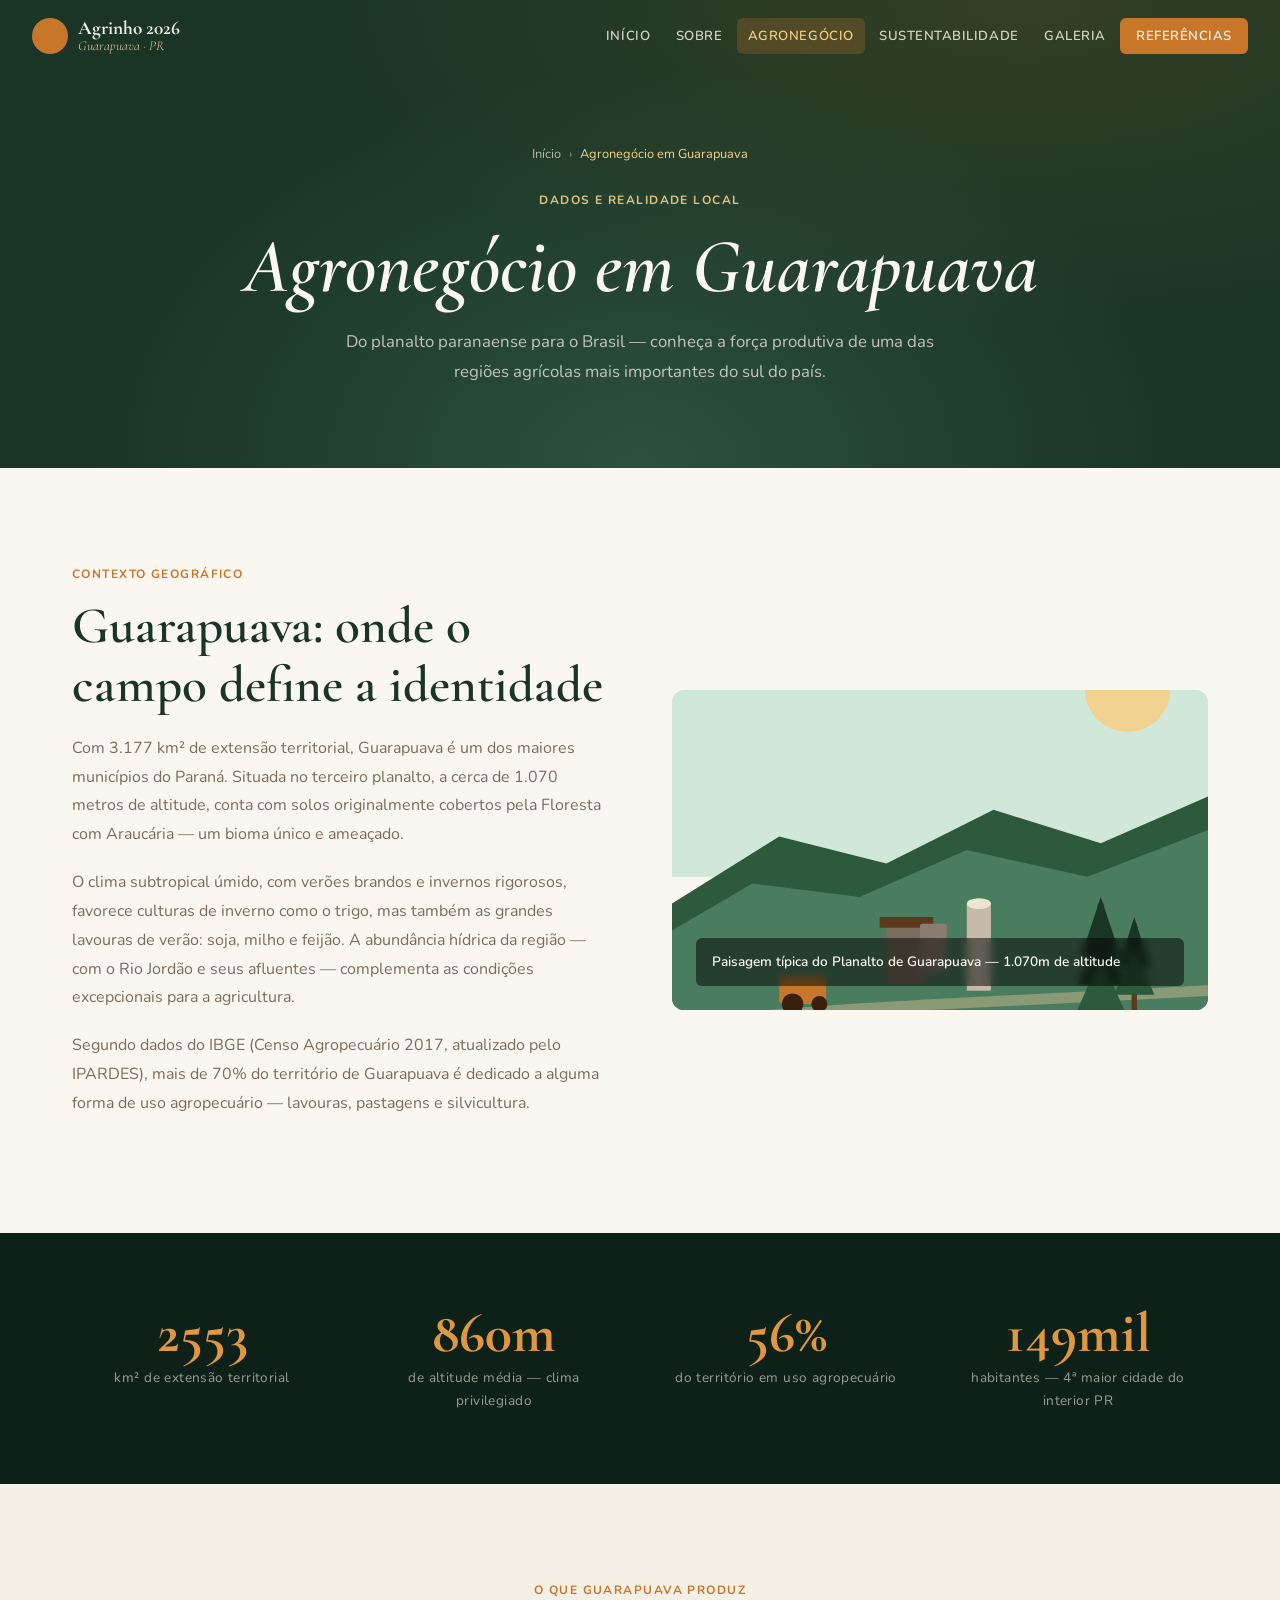
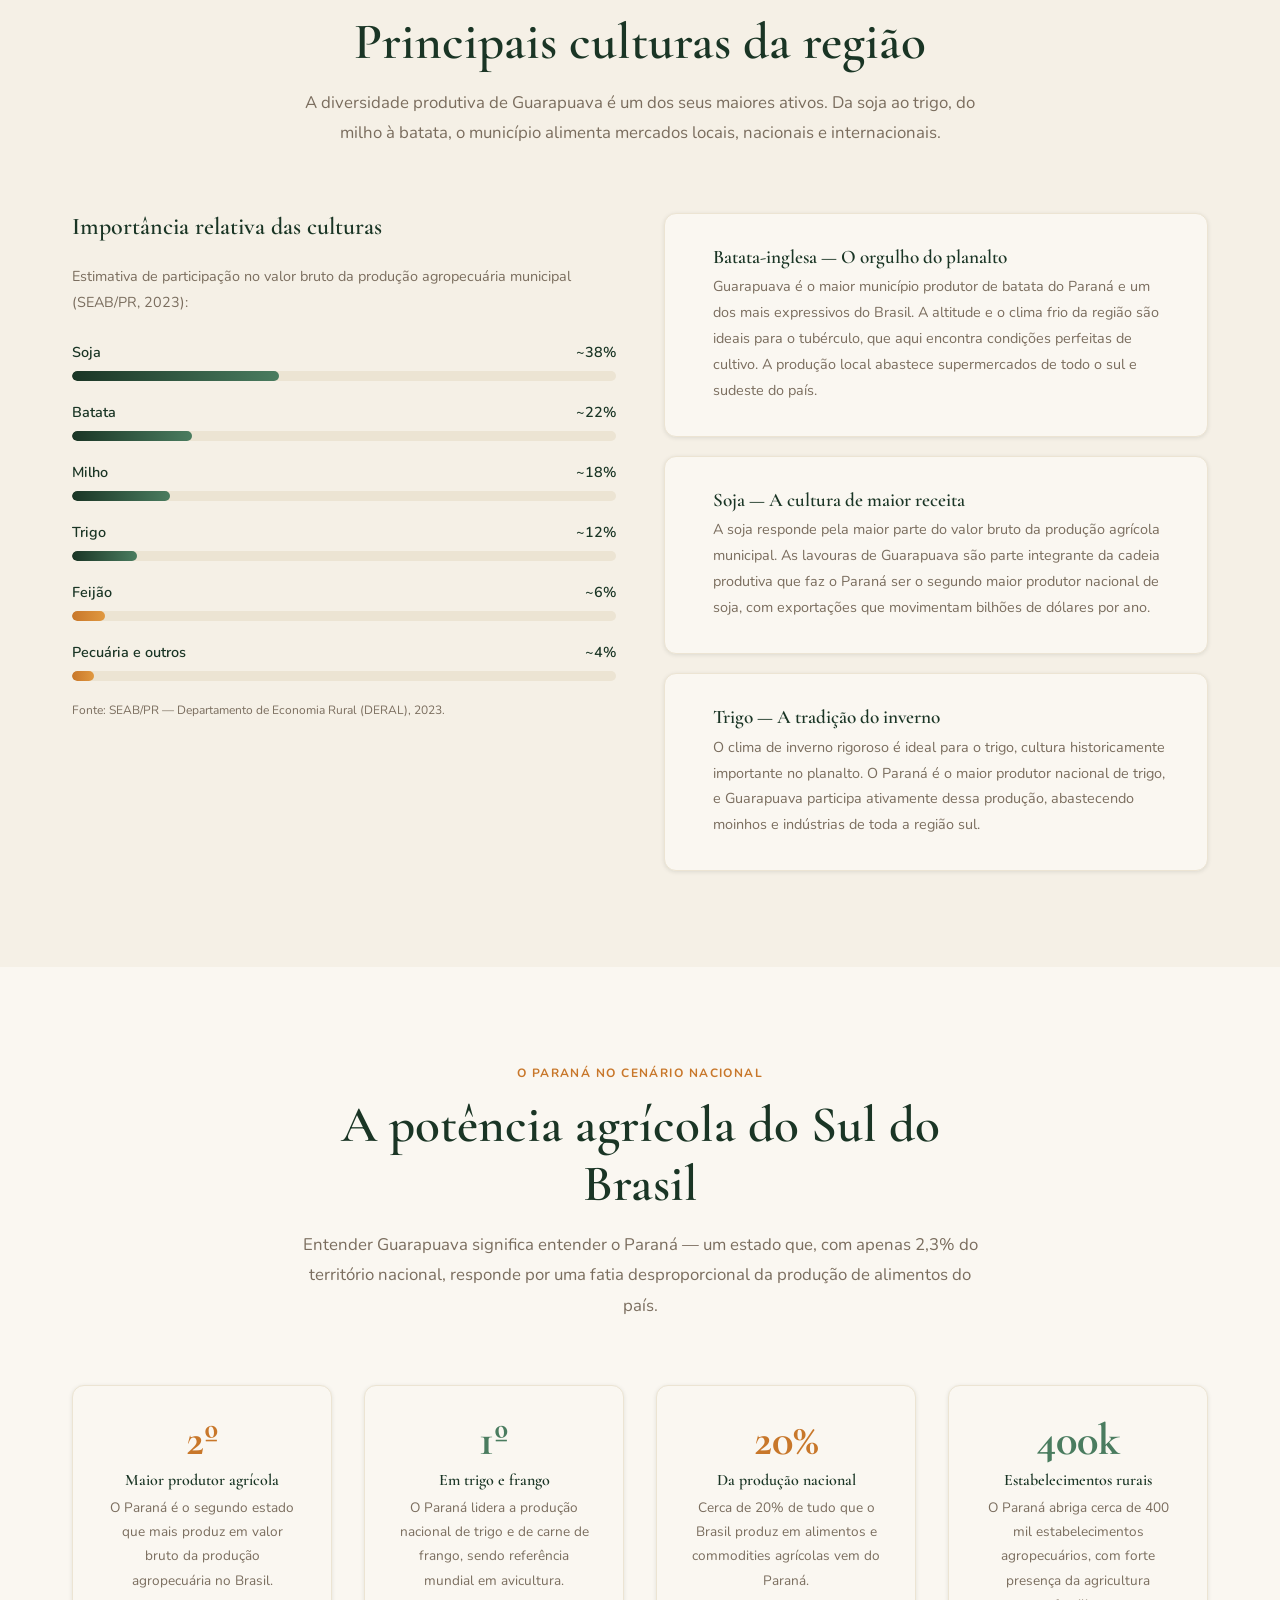
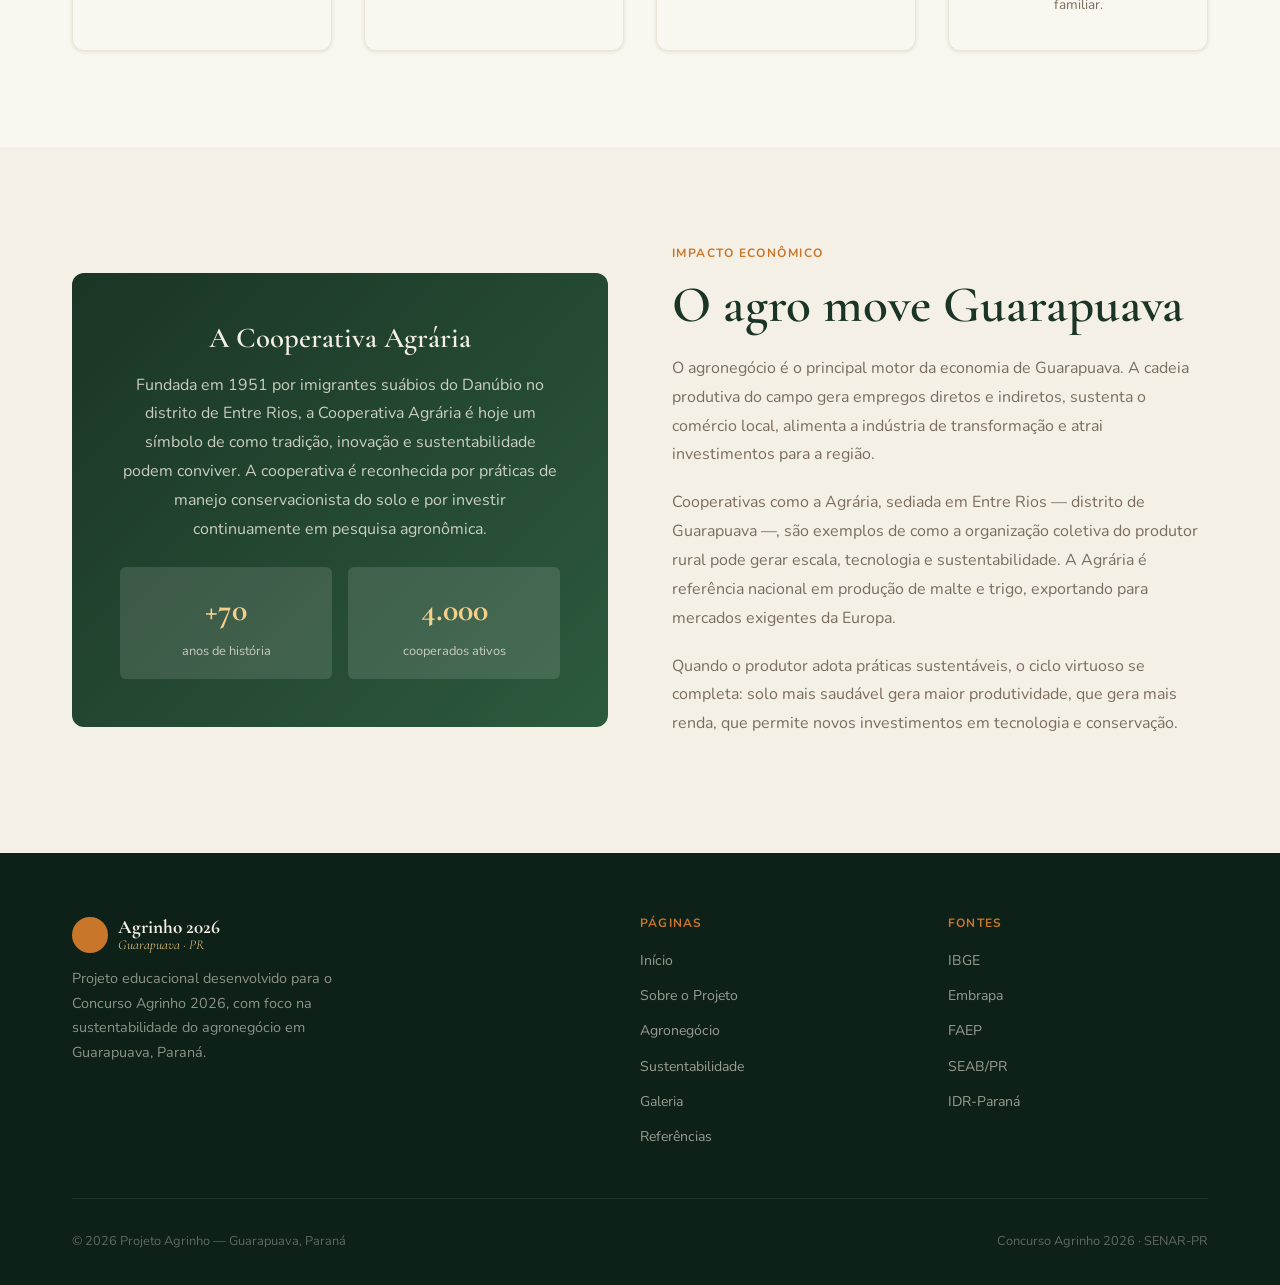
==== commit 9b452103: "Update agronegocio.html" ====
--- a/agronegocio.html
+++ b/agronegocio.html
@@ -30,7 +30,6 @@
   <a href="agronegocio.html"> Agronegócio</a>
   <a href="sustentabilidade.html"> Sustentabilidade</a>
   <a href="galeria.html"> Galeria</a>
-  <a href="referencias.html"> Referências</a>
 </div>
 
 <section class="page-hero">
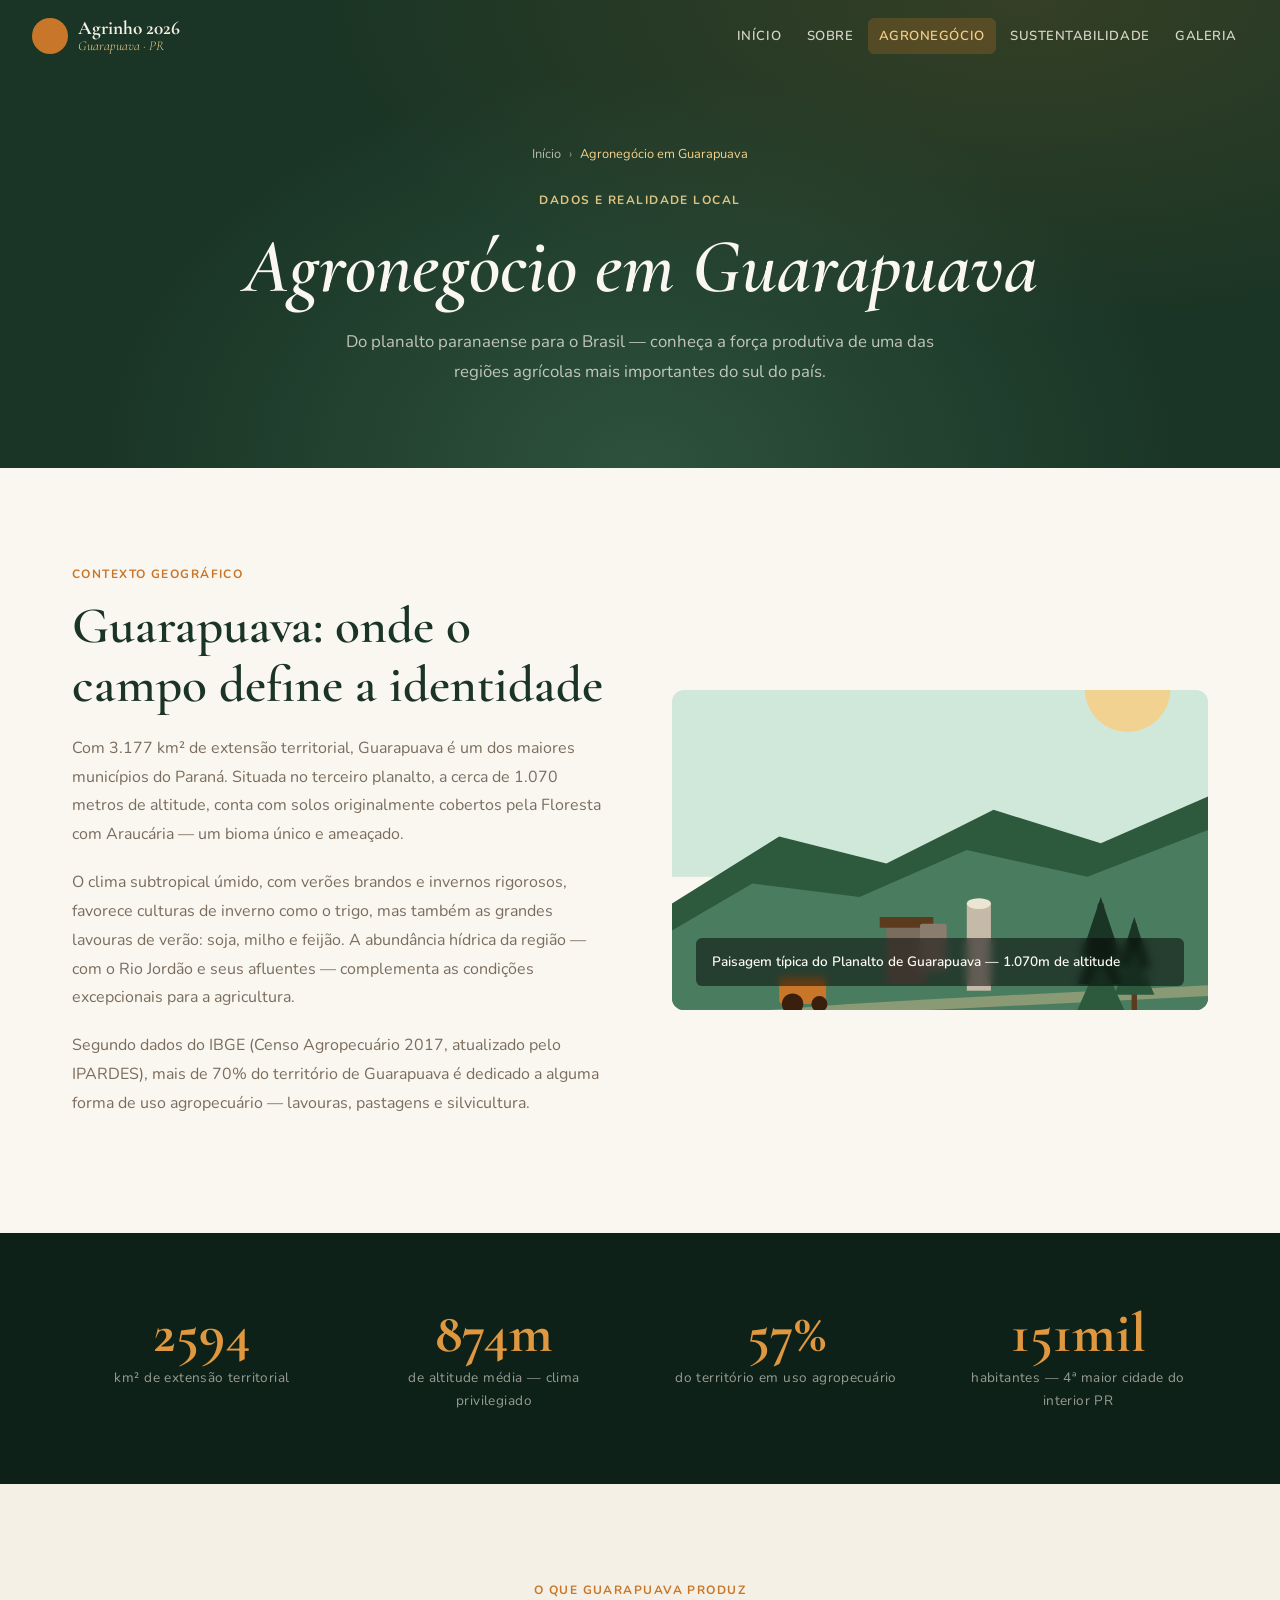
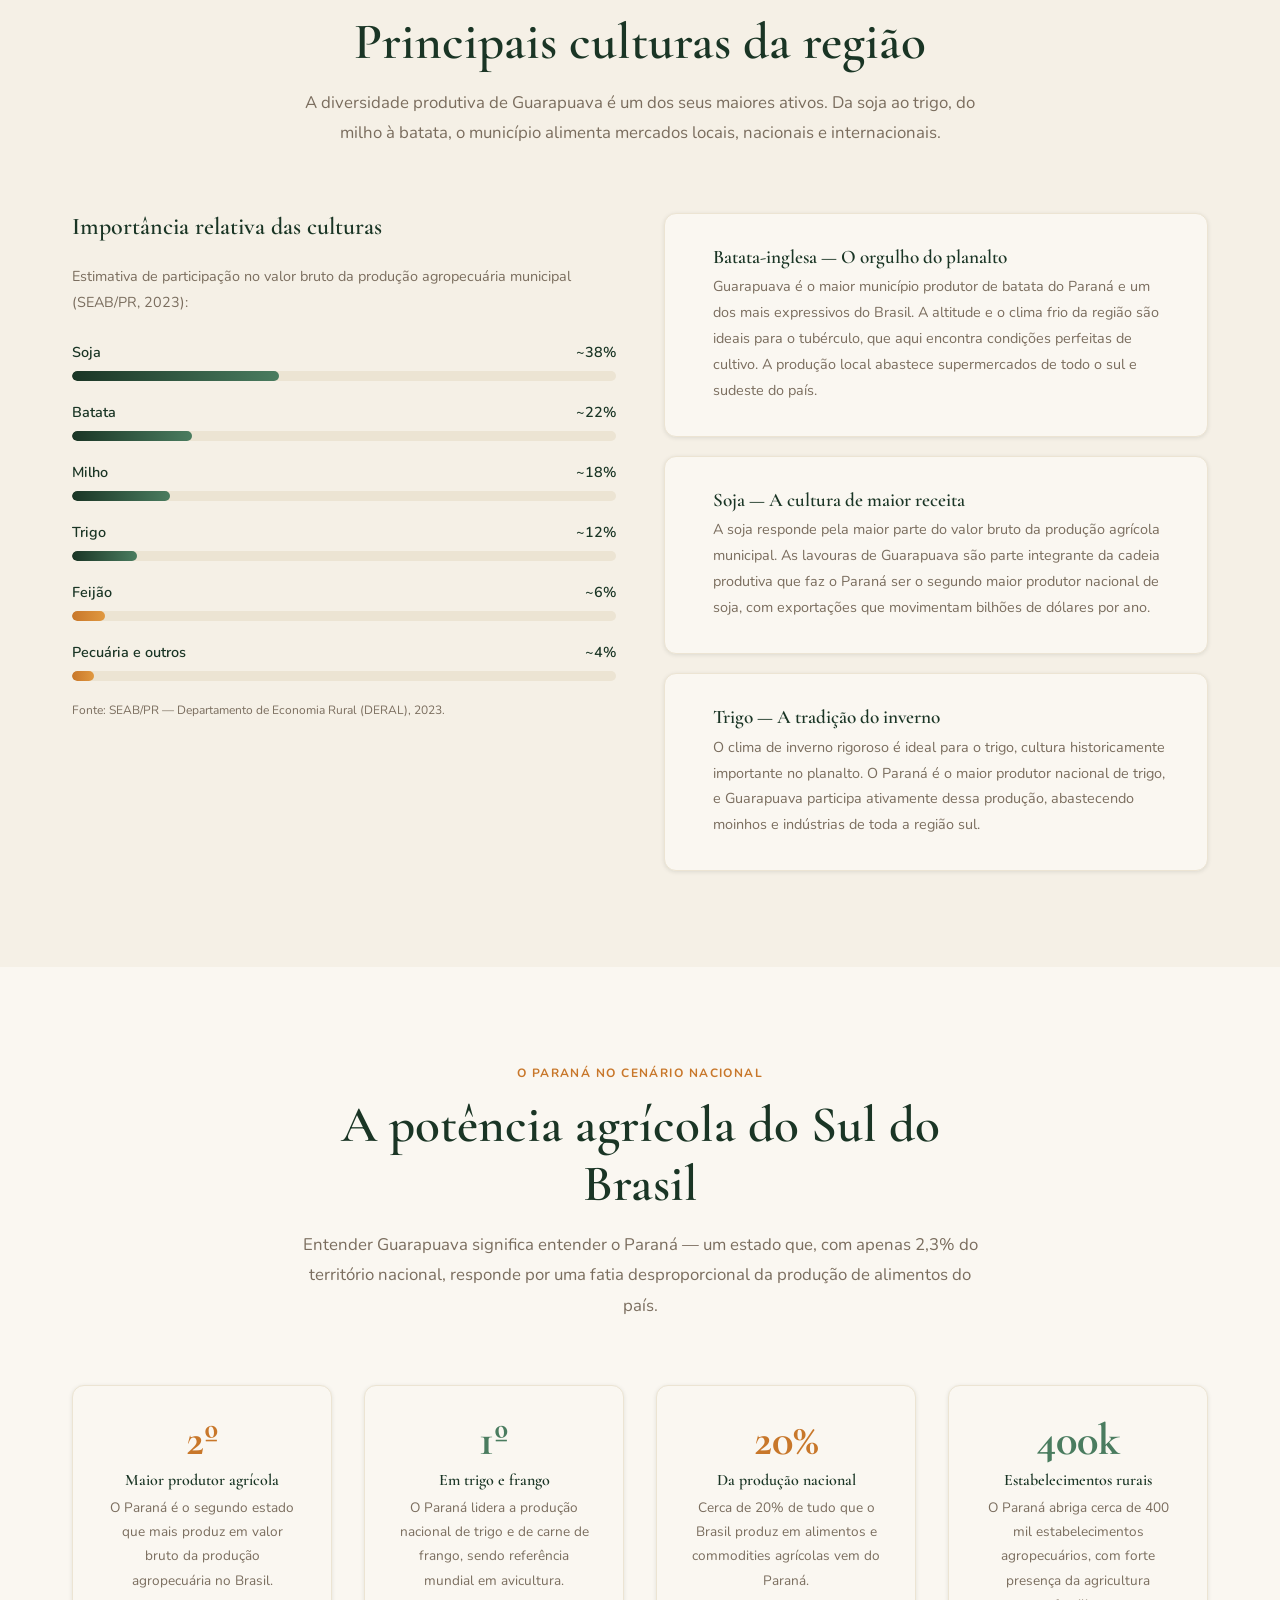
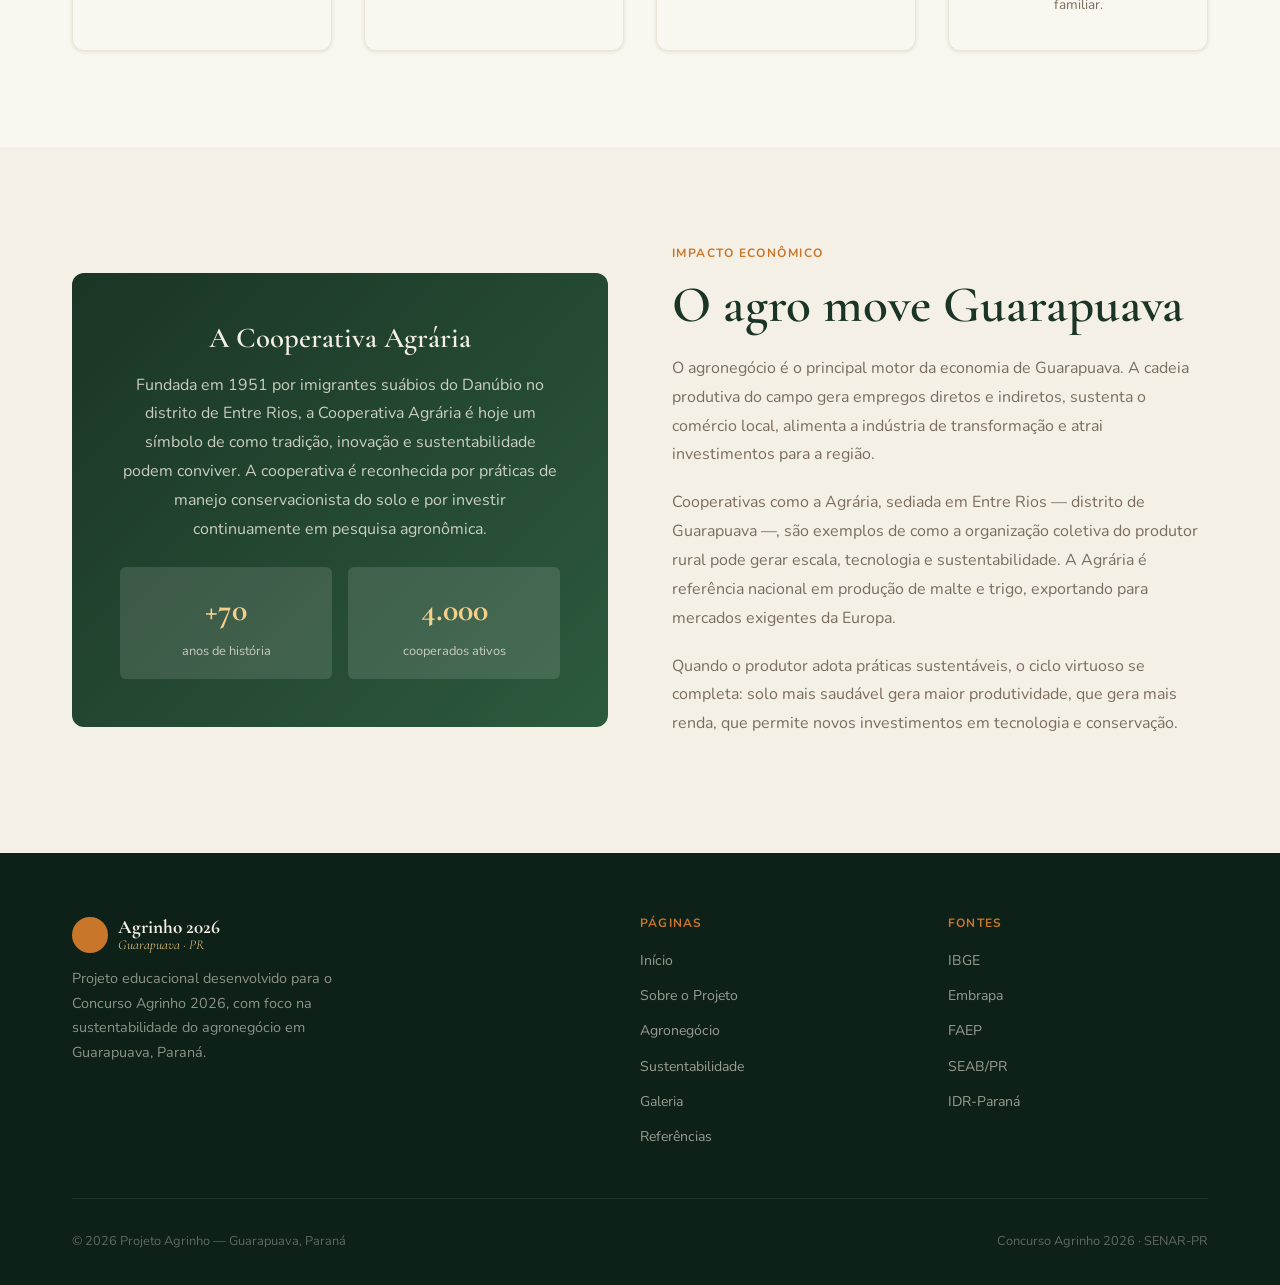
==== commit 1023d0aa: "Update agronegocio.html" ====
--- a/agronegocio.html
+++ b/agronegocio.html
@@ -20,7 +20,6 @@
     <a href="agronegocio.html" class="active">Agronegócio</a>
     <a href="sustentabilidade.html">Sustentabilidade</a>
     <a href="galeria.html">Galeria</a>
-    <a href="referencias.html" class="nav-cta">Referências</a>
   </div>
   <button class="nav-burger" aria-label="Abrir menu"><span></span><span></span><span></span></button>
 </nav>
